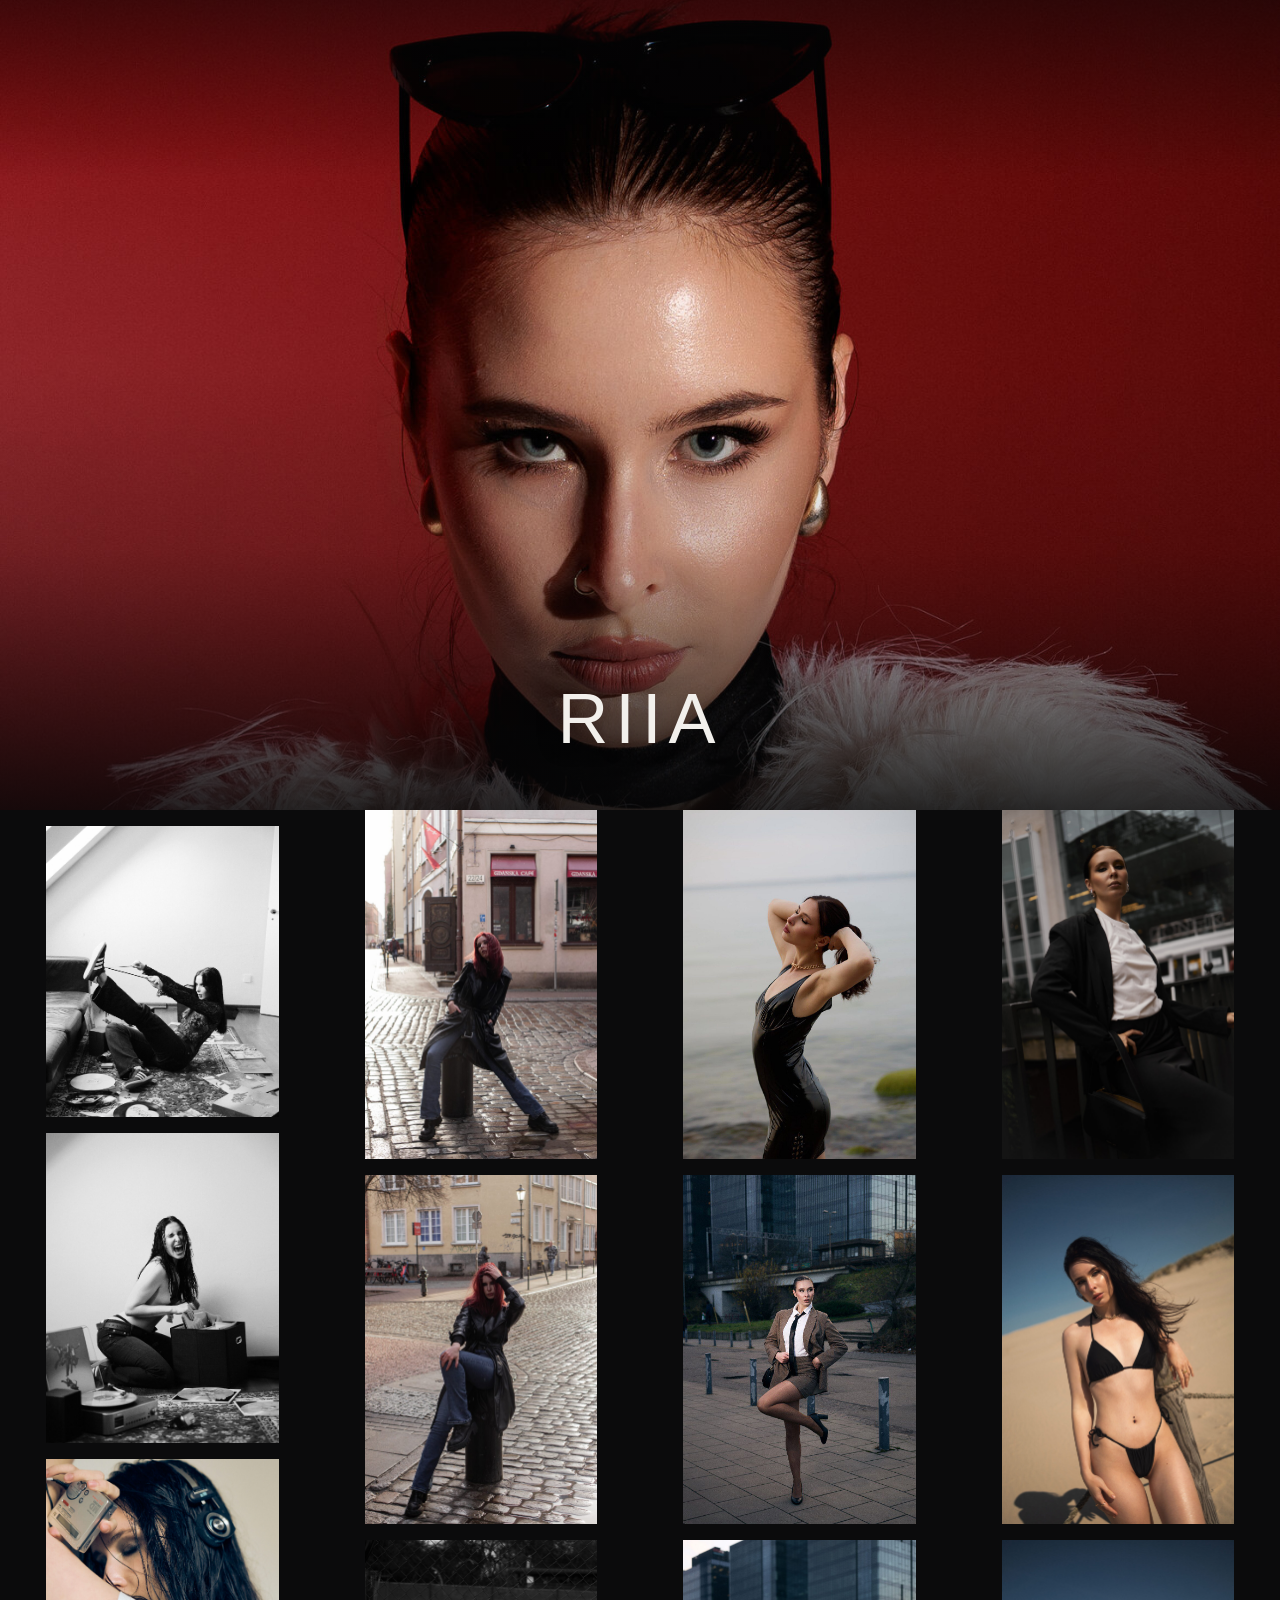
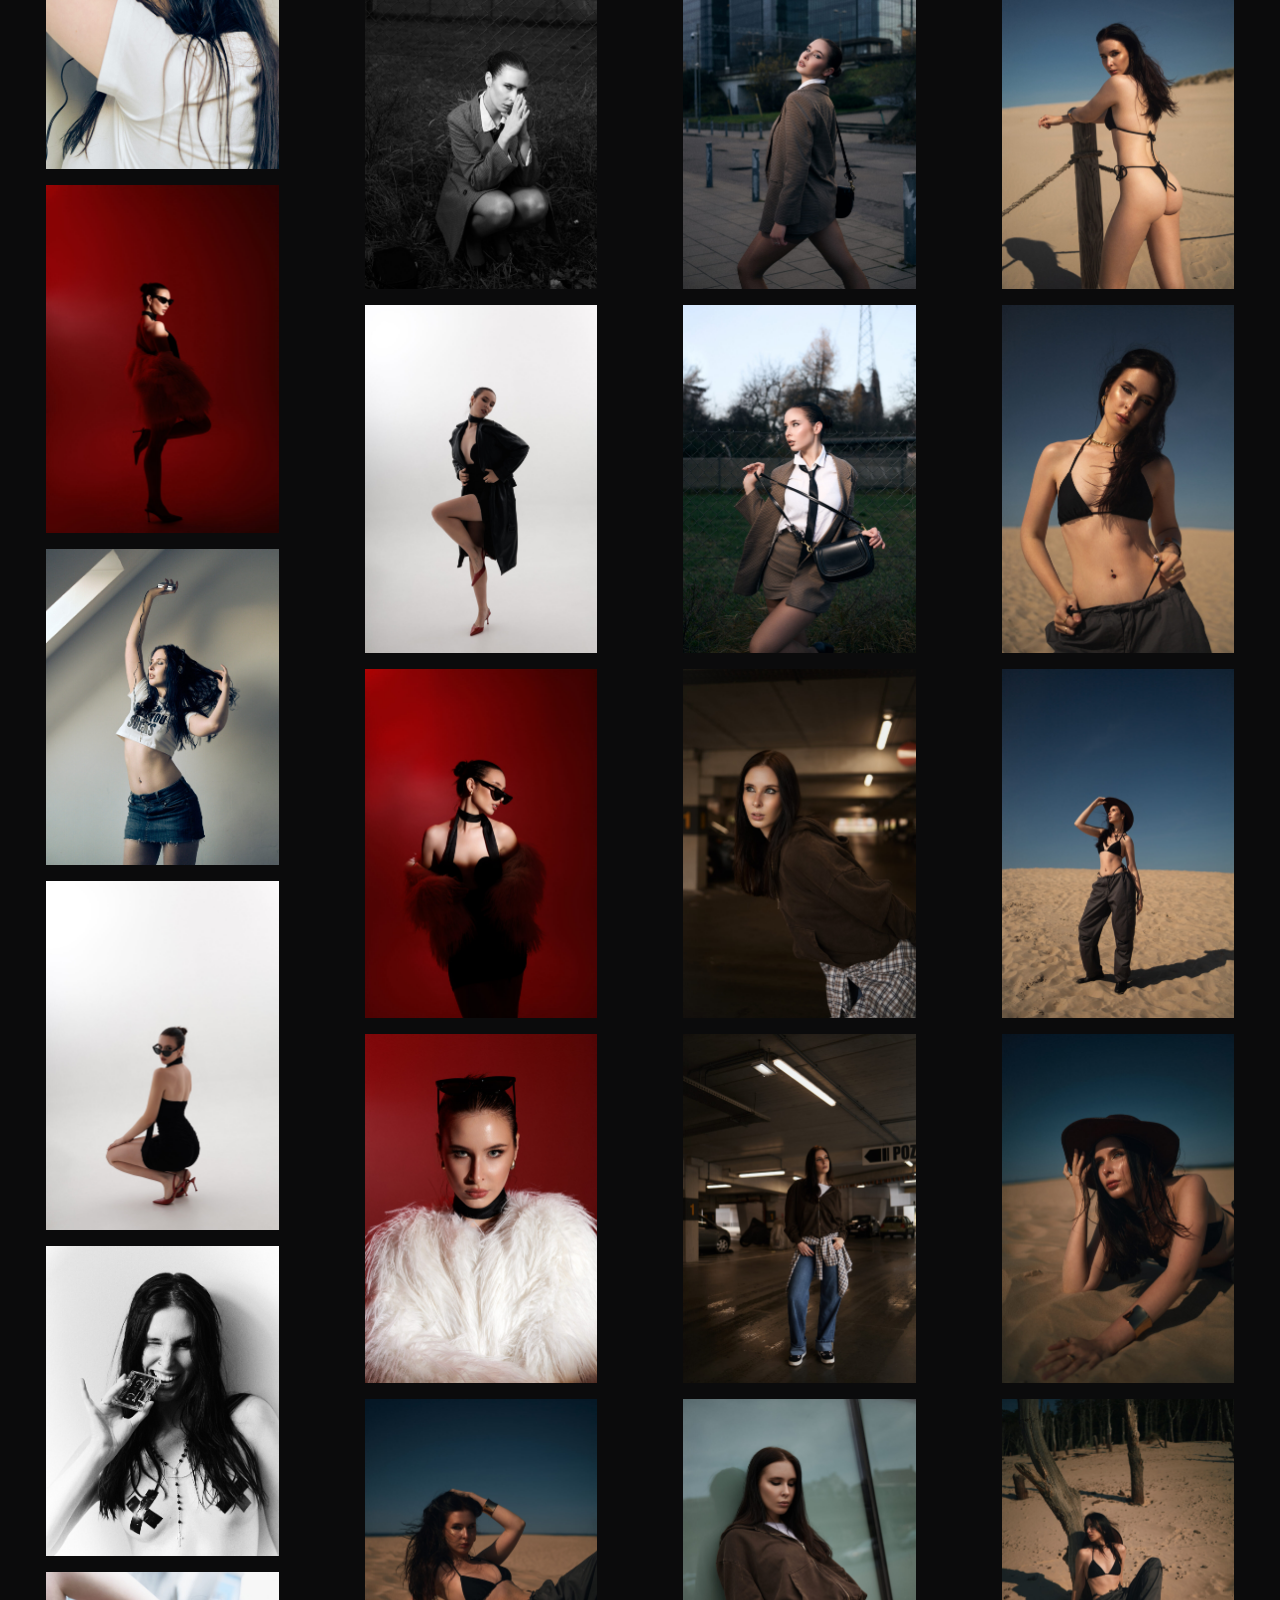
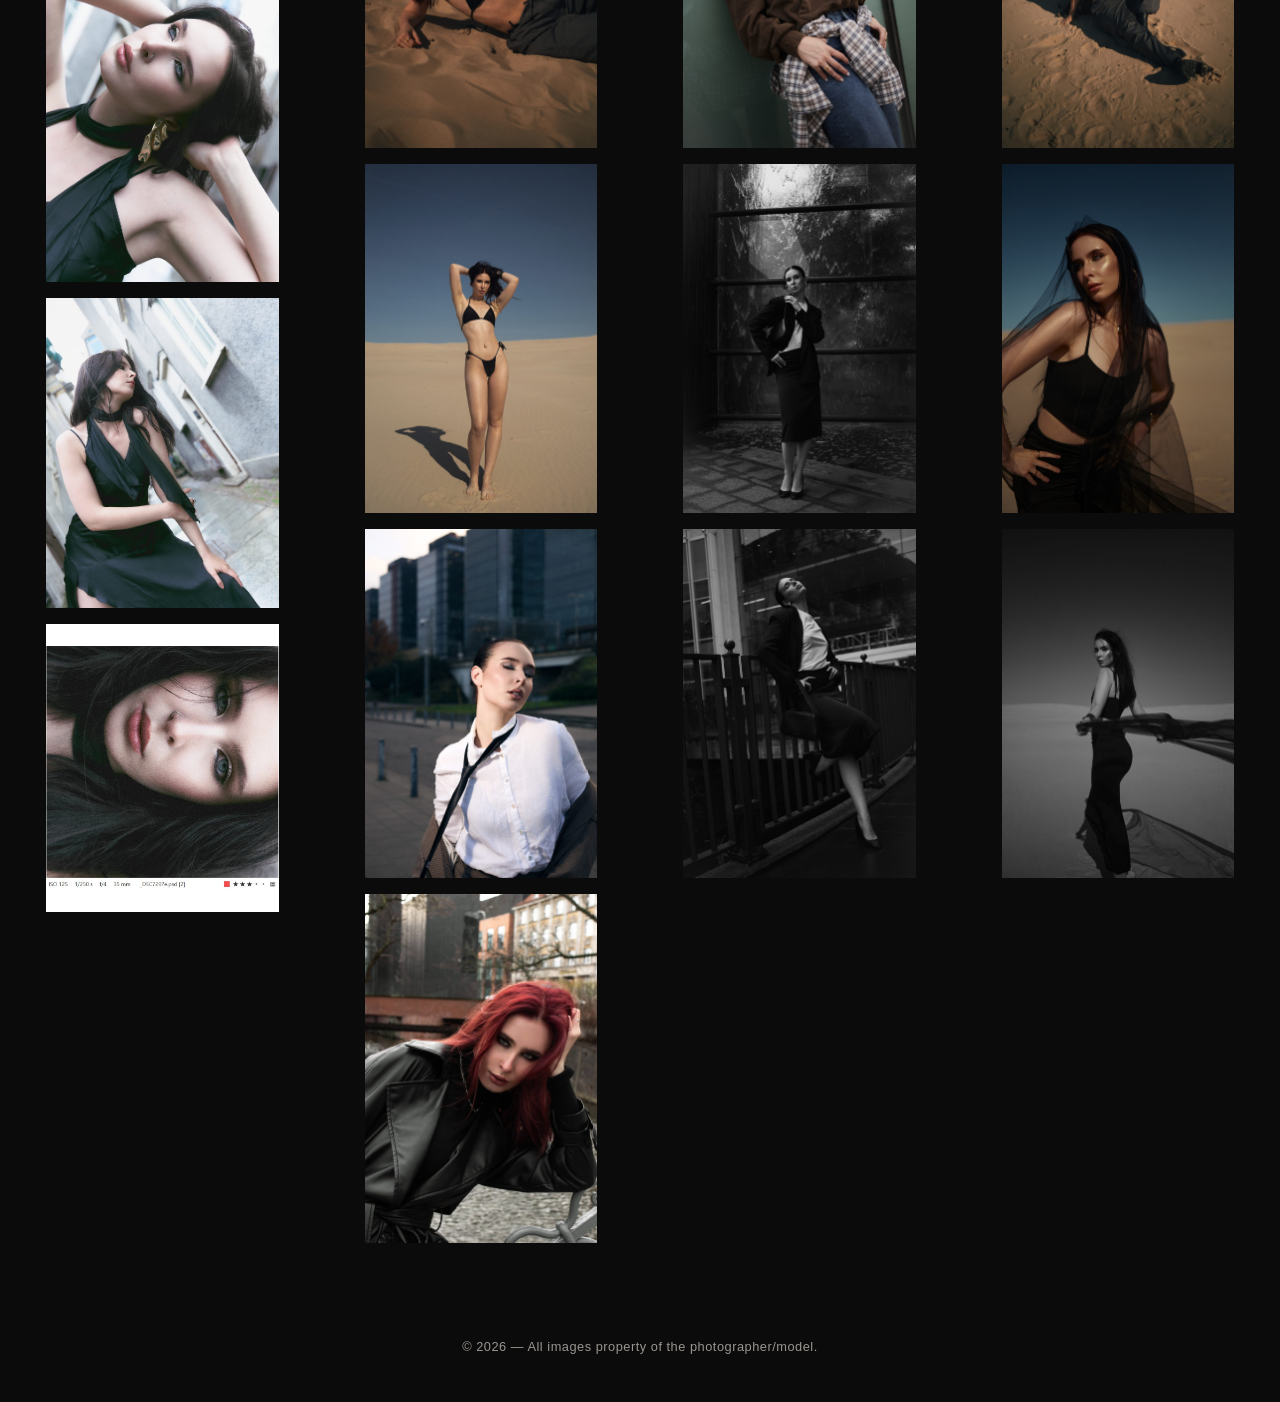
==== index.html @ 2e8b863a "Added static files" ====
<!DOCTYPE html>
<html lang="en">
<head>
<meta charset="UTF-8">
<meta name="viewport" content="width=device-width, initial-scale=1.0">
<title>Mariia Ivanova &mdash; Portfolio</title>
<link rel="stylesheet" href="styles.css">
</head>
<body>

<header class="hero">
  <div class="hero-media">
    <img src="images/hero/IMG_3178.jpg" alt="Mariia Ivanova" class="hero-img">
    <div class="hero-overlay"></div>
  </div>
  <div class="hero-content">
    <h1>Riia</h1>
  </div>
</header>

<main class="gallery" id="gallery"></main>

<footer>
  &copy; 2026 &mdash; All images property of the photographer/model.
</footer>

<div class="lightbox" id="lightbox">
  <div class="lightbox-bar">
    <span class="counter" id="counter"></span>
    <div>
      <a id="original-link" href="#" target="_blank" rel="noopener">View original</a>
      <button class="icon-btn" id="close-btn" aria-label="Close">&times;</button>
    </div>
  </div>
  <div class="lightbox-stage" id="lightbox-stage">
    <div class="spinner"></div>
    <button class="nav-btn nav-prev" id="prev-btn" aria-label="Previous">&#8249;</button>
    <img id="lightbox-img" alt="">
    <button class="nav-btn nav-next" id="next-btn" aria-label="Next">&#8250;</button>
  </div>
</div>

<script src="script.js"></script>
</body>
</html>
---- styles.css ----
:root {
  --bg: #0b0b0c;
  --bg-elev: #141416;
  --text: #f2f0ec;
  --text-dim: #9a968f;
  --accent: #d4c9b8;
  --border: #2a2a2c;
}

* { box-sizing: border-box; }

html, body {
  margin: 0;
  padding: 0;
  background: var(--bg);
  color: var(--text);
  font-family: -apple-system, "Segoe UI", Helvetica, Arial, sans-serif;
}

body.modal-open { overflow: hidden; }

.hero {
  position: relative;
  height: min(90vh, 880px);
  min-height: 520px;
  overflow: hidden;
  isolation: isolate;
}

.hero-media {
  position: absolute;
  inset: 0;
}

.hero-img {
  width: 100%;
  height: 100%;
  object-fit: cover;
  object-position: center 19%;
  display: block;
}

.hero-overlay {
  position: absolute;
  inset: 0;
  background:
    linear-gradient(to top, rgba(6,6,7,0.85) 0%, rgba(6,6,7,0.15) 32%, rgba(6,6,7,0) 55%),
    linear-gradient(to bottom, rgba(6,6,7,0.55) 0%, rgba(6,6,7,0) 22%);
}

.hero-content {
  position: absolute;
  left: 0;
  right: 0;
  bottom: 0;
  padding: 0 1.5rem 3.2rem;
  text-align: center;
}

.hero-content h1 {
  margin: 0;
  font-size: clamp(2.4rem, 7vw, 4.4rem);
  font-weight: 300;
  letter-spacing: 0.1em;
  text-transform: uppercase;
  color: var(--text);
  text-shadow: 0 2px 24px rgba(0,0,0,0.4);
}

@media (max-width: 640px) {
  .hero {
    height: min(100svh, 720px);
    min-height: 460px;
  }
  .hero-content {
    padding-bottom: 2.4rem;
  }
}

.gallery {
  columns: 4 260px;
  column-gap: 6px;
  padding: 0 6px 4rem;
  max-width: 1600px;
  margin: 0 auto;
}

.tile {
  break-inside: avoid;
  margin-bottom: 6px;
  position: relative;
  overflow: hidden;
  background: var(--bg-elev);
  cursor: zoom-in;
}

.tile img {
  display: block;
  width: 100%;
  height: auto;
  opacity: 0;
  transition: opacity 0.4s ease, transform 0.4s ease;
}

.tile img.loaded {
  opacity: 1;
}

.tile:hover img {
  transform: scale(1.03);
}

.tile .tile-label {
  position: absolute;
  bottom: 0;
  left: 0;
  right: 0;
  padding: 0.5rem 0.7rem;
  font-size: 0.7rem;
  letter-spacing: 0.06em;
  color: var(--text-dim);
  background: linear-gradient(to top, rgba(0,0,0,0.55), transparent);
  opacity: 0;
  transition: opacity 0.25s ease;
  pointer-events: none;
}

.tile:hover .tile-label {
  opacity: 1;
}

footer {
  text-align: center;
  padding: 2rem 1rem 3rem;
  color: var(--text-dim);
  font-size: 0.8rem;
  letter-spacing: 0.04em;
}

/* Lightbox */
.lightbox {
  position: fixed;
  inset: 0;
  background: rgba(6, 6, 7, 0.96);
  display: none;
  align-items: center;
  justify-content: center;
  z-index: 100;
  flex-direction: column;
}

.lightbox.open {
  display: flex;
}

.lightbox-stage {
  position: relative;
  width: 100%;
  height: 100%;
  display: flex;
  align-items: center;
  justify-content: center;
  padding: 4.5rem 1rem 3.5rem;
}

.lightbox-stage img {
  max-width: 92vw;
  max-height: 100%;
  object-fit: contain;
  box-shadow: 0 20px 60px rgba(0,0,0,0.5);
}

.lightbox-stage.loading img {
  opacity: 0.35;
}

.spinner {
  position: absolute;
  width: 28px;
  height: 28px;
  border: 2px solid rgba(255,255,255,0.2);
  border-top-color: var(--accent);
  border-radius: 50%;
  animation: spin 0.8s linear infinite;
  display: none;
}

.lightbox-stage.loading .spinner {
  display: block;
}

@keyframes spin {
  to { transform: rotate(360deg); }
}

.lightbox-bar {
  position: absolute;
  top: 0;
  left: 0;
  right: 0;
  display: flex;
  align-items: center;
  justify-content: space-between;
  padding: 1rem 1.25rem;
  font-size: 0.8rem;
  letter-spacing: 0.04em;
  color: var(--text-dim);
}

.lightbox-bar .counter {
  color: var(--text-dim);
}

.lightbox-bar a {
  color: var(--accent);
  text-decoration: none;
  border: 1px solid var(--border);
  padding: 0.45rem 0.9rem;
  border-radius: 999px;
  transition: border-color 0.2s ease, color 0.2s ease;
}

.lightbox-bar a:hover {
  border-color: var(--accent);
}

.icon-btn {
  background: none;
  border: none;
  color: var(--text);
  font-size: 1.6rem;
  line-height: 1;
  cursor: pointer;
  padding: 0.25rem 0.6rem;
  opacity: 0.75;
  transition: opacity 0.2s ease;
}

.icon-btn:hover { opacity: 1; }

.nav-btn {
  position: absolute;
  top: 50%;
  transform: translateY(-50%);
  background: rgba(255,255,255,0.06);
  border: none;
  color: var(--text);
  font-size: 1.8rem;
  width: 3rem;
  height: 3rem;
  border-radius: 50%;
  cursor: pointer;
  display: flex;
  align-items: center;
  justify-content: center;
  transition: background 0.2s ease;
}

.nav-btn:hover { background: rgba(255,255,255,0.14); }
.nav-prev { left: 1rem; }
.nav-next { right: 1rem; }

@media (max-width: 640px) {
  header { padding: 4rem 1rem 2rem; }
  .gallery { columns: 2 160px; }
  .nav-btn { width: 2.4rem; height: 2.4rem; font-size: 1.4rem; }
}
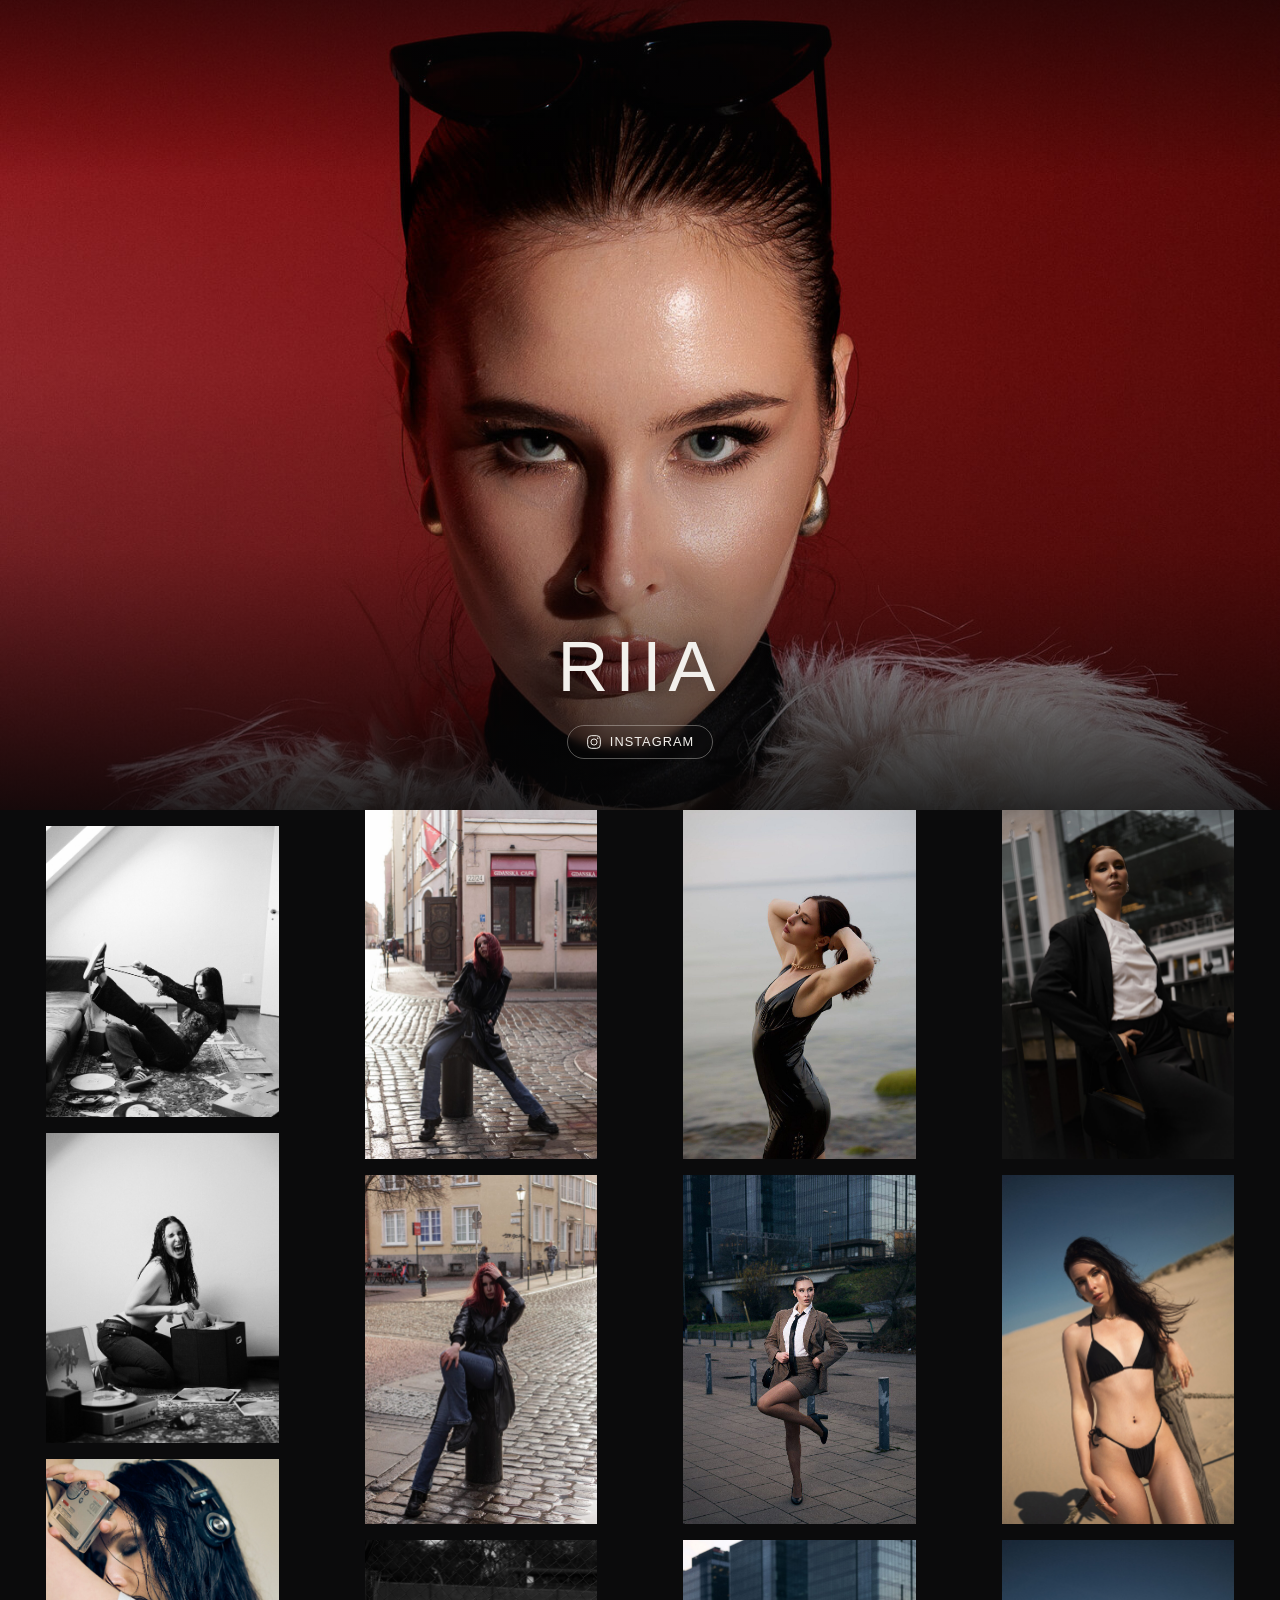
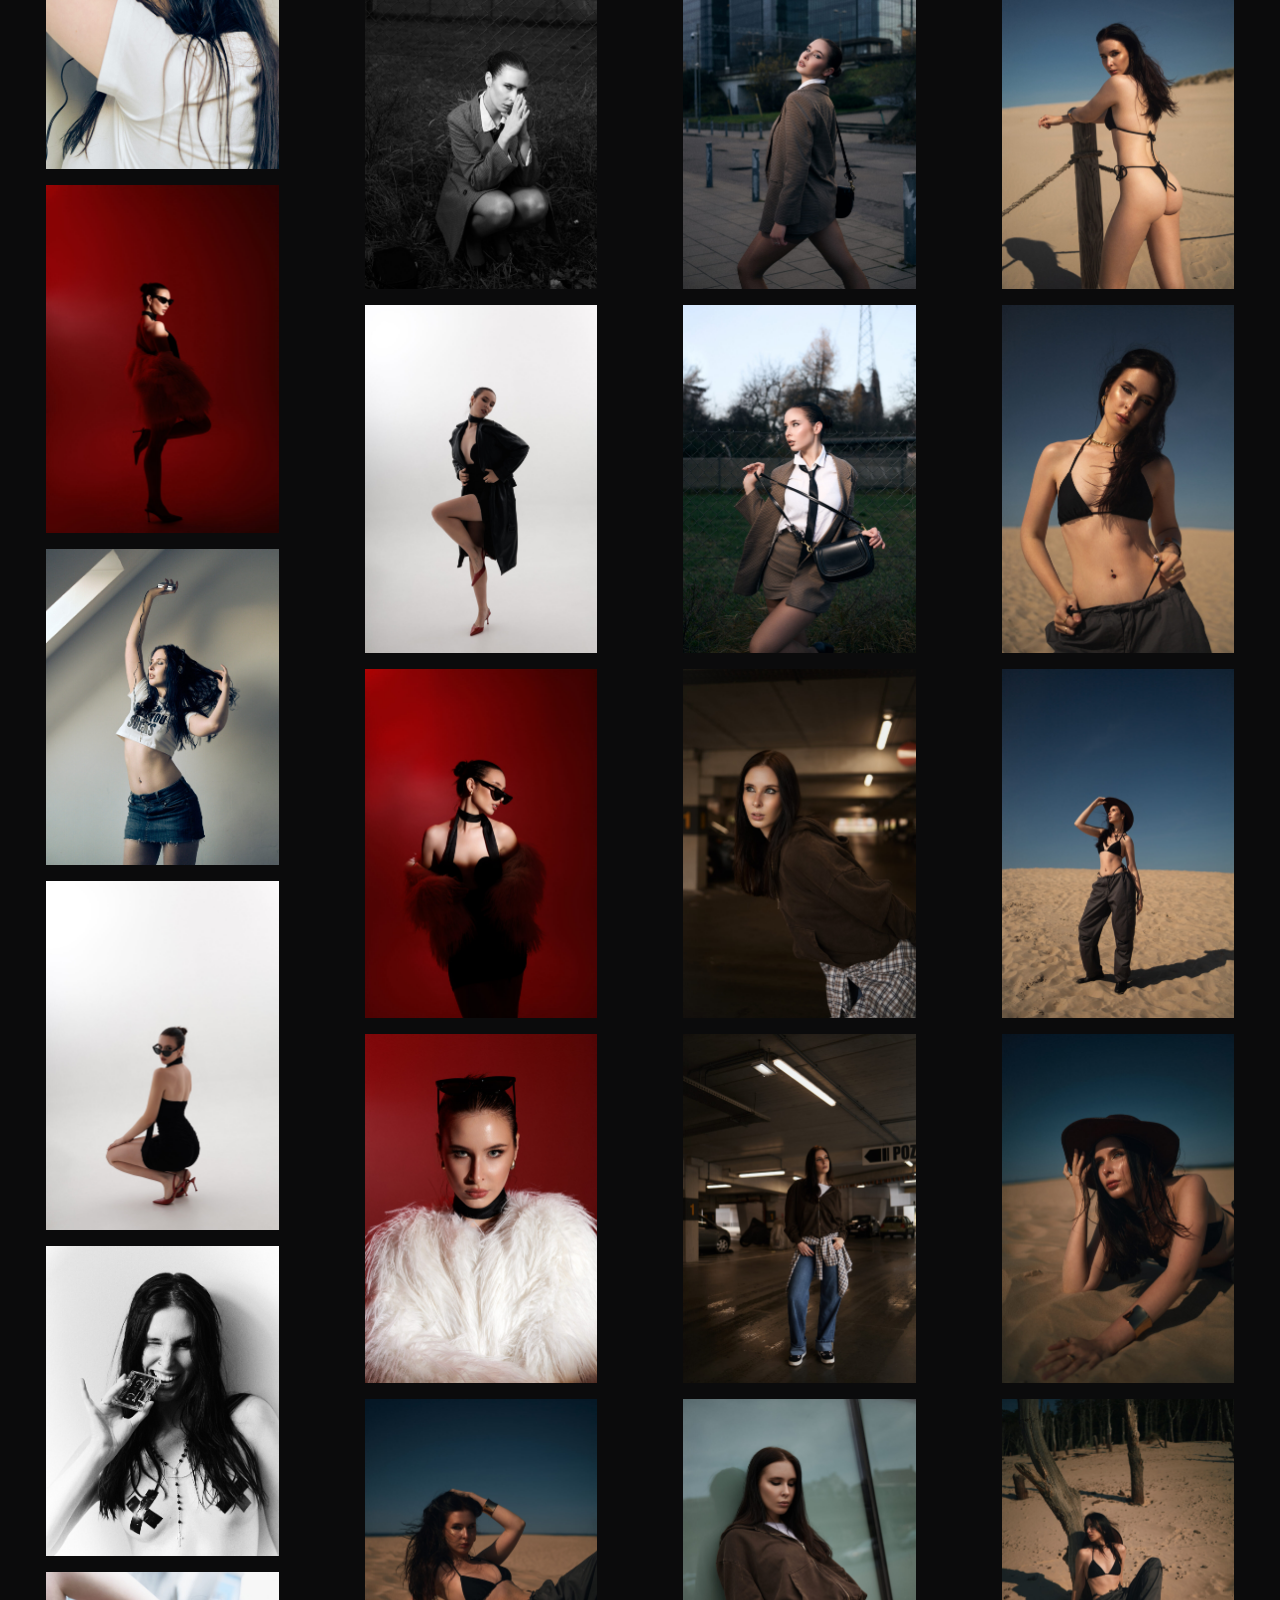
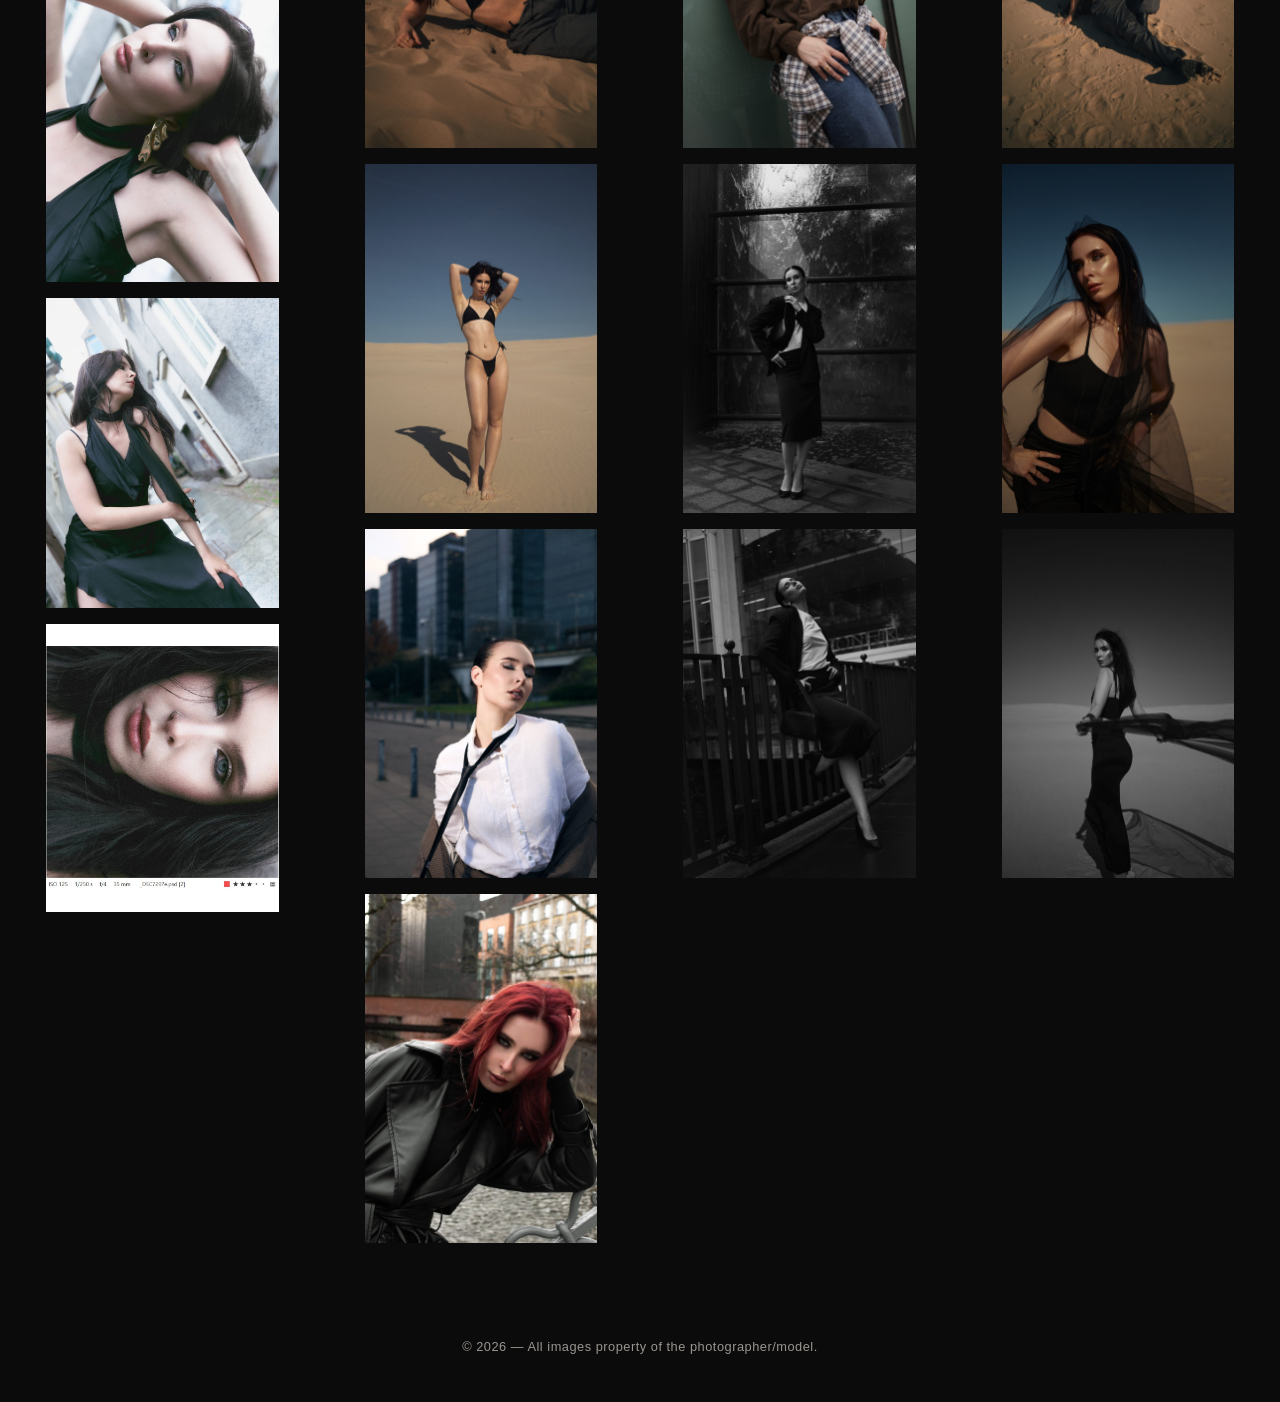
==== commit 5b522122: "add instagram link" ====
--- a/index.html
+++ b/index.html
@@ -15,6 +15,14 @@
   </div>
   <div class="hero-content">
     <h1>Riia</h1>
+    <a class="social-link" href="https://www.instagram.com/crazy_about_serials/reels/?locale=English&amp;hl=en" target="_blank" rel="noopener noreferrer">
+      <svg viewBox="0 0 24 24" fill="none" stroke="currentColor" stroke-width="1.5" aria-hidden="true">
+        <rect x="2.5" y="2.5" width="19" height="19" rx="5.5"></rect>
+        <circle cx="12" cy="12" r="4.6"></circle>
+        <circle cx="17.6" cy="6.4" r="1.1" fill="currentColor" stroke="none"></circle>
+      </svg>
+      <span>Instagram</span>
+    </a>
   </div>
 </header>
 
--- a/styles.css
+++ b/styles.css
@@ -65,6 +65,35 @@
   text-transform: uppercase;
   color: var(--text);
   text-shadow: 0 2px 24px rgba(0,0,0,0.4);
+}
+
+.social-link {
+  display: inline-flex;
+  align-items: center;
+  gap: 0.5rem;
+  margin-top: 1.1rem;
+  padding: 0.5rem 1.1rem;
+  border: 1px solid rgba(242, 240, 236, 0.35);
+  border-radius: 999px;
+  color: var(--text);
+  text-decoration: none;
+  font-size: 0.8rem;
+  letter-spacing: 0.08em;
+  text-transform: uppercase;
+  backdrop-filter: blur(4px);
+  transition: border-color 0.2s ease, color 0.2s ease, background 0.2s ease;
+}
+
+.social-link svg {
+  width: 16px;
+  height: 16px;
+  flex-shrink: 0;
+}
+
+.social-link:hover {
+  border-color: var(--accent);
+  color: var(--accent);
+  background: rgba(212, 201, 184, 0.08);
 }
 
 @media (max-width: 640px) {
@@ -198,6 +227,7 @@
   top: 0;
   left: 0;
   right: 0;
+  z-index: 2;
   display: flex;
   align-items: center;
   justify-content: space-between;
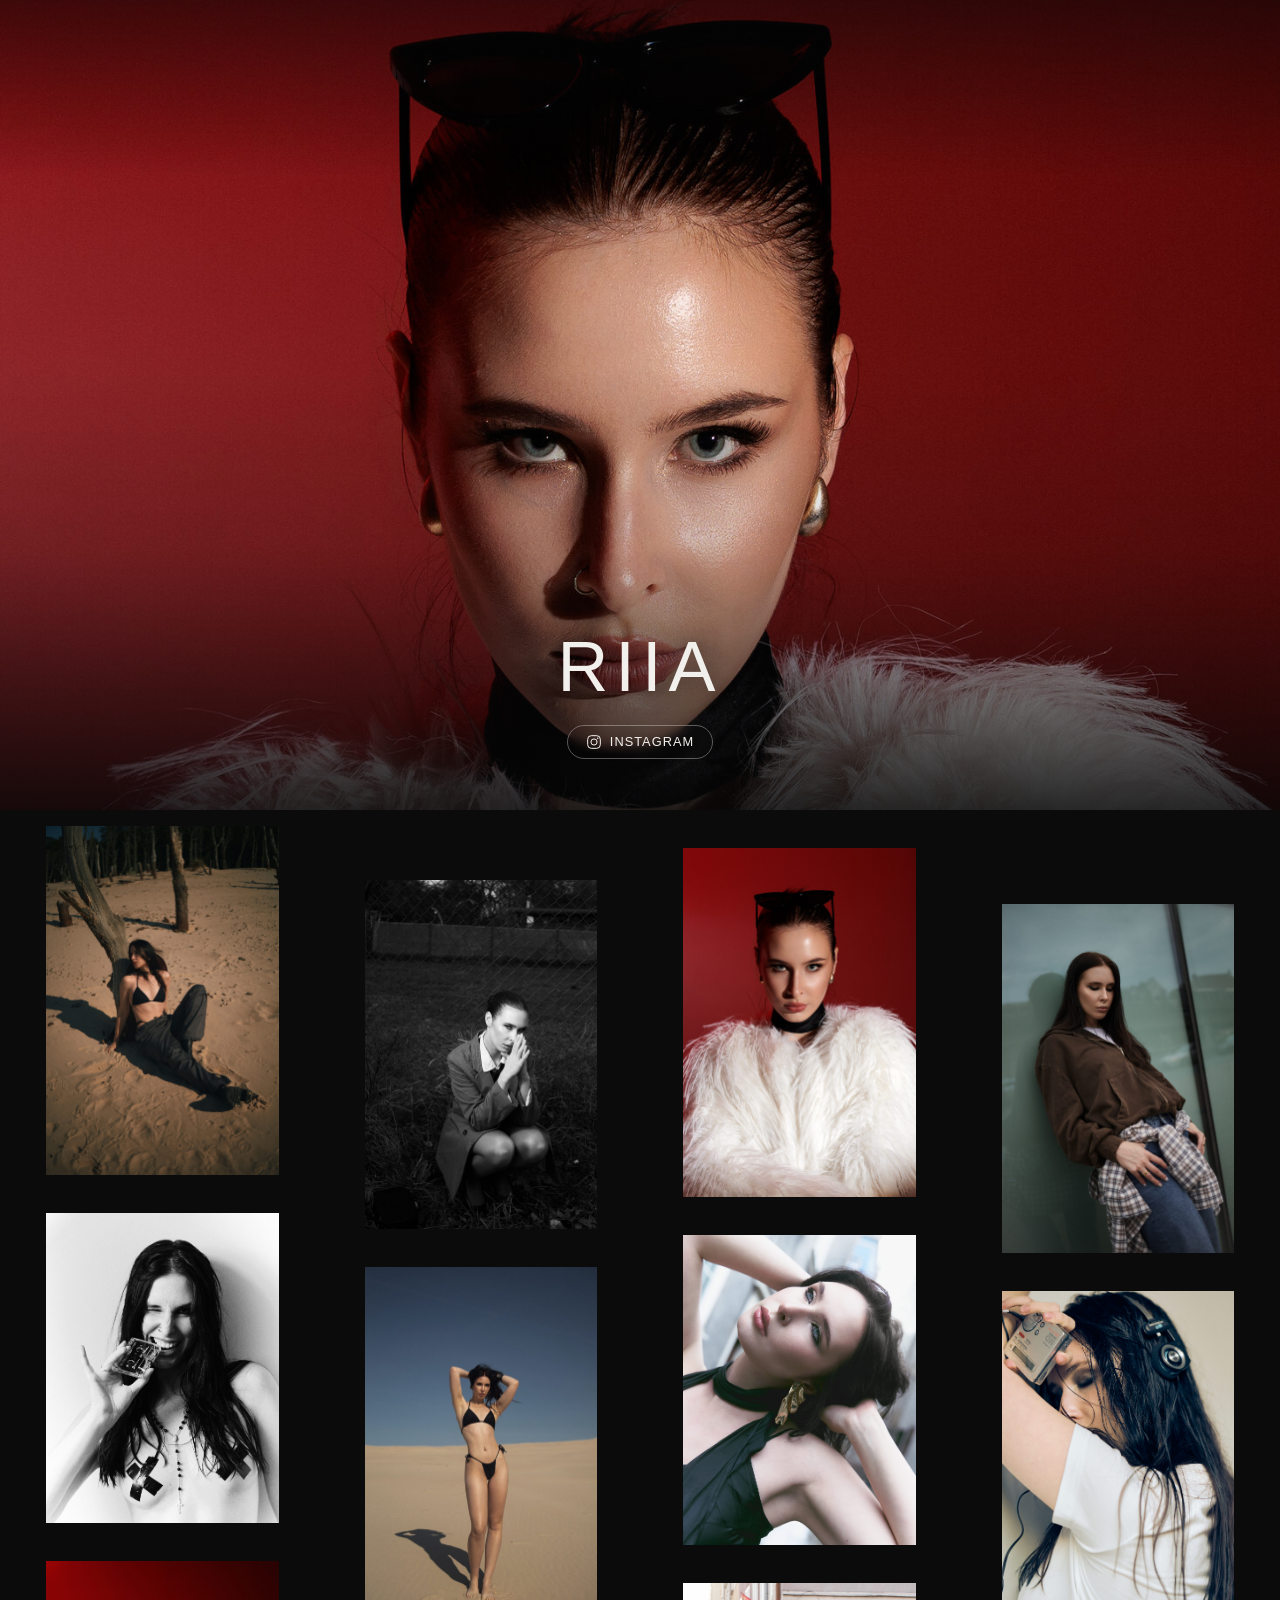
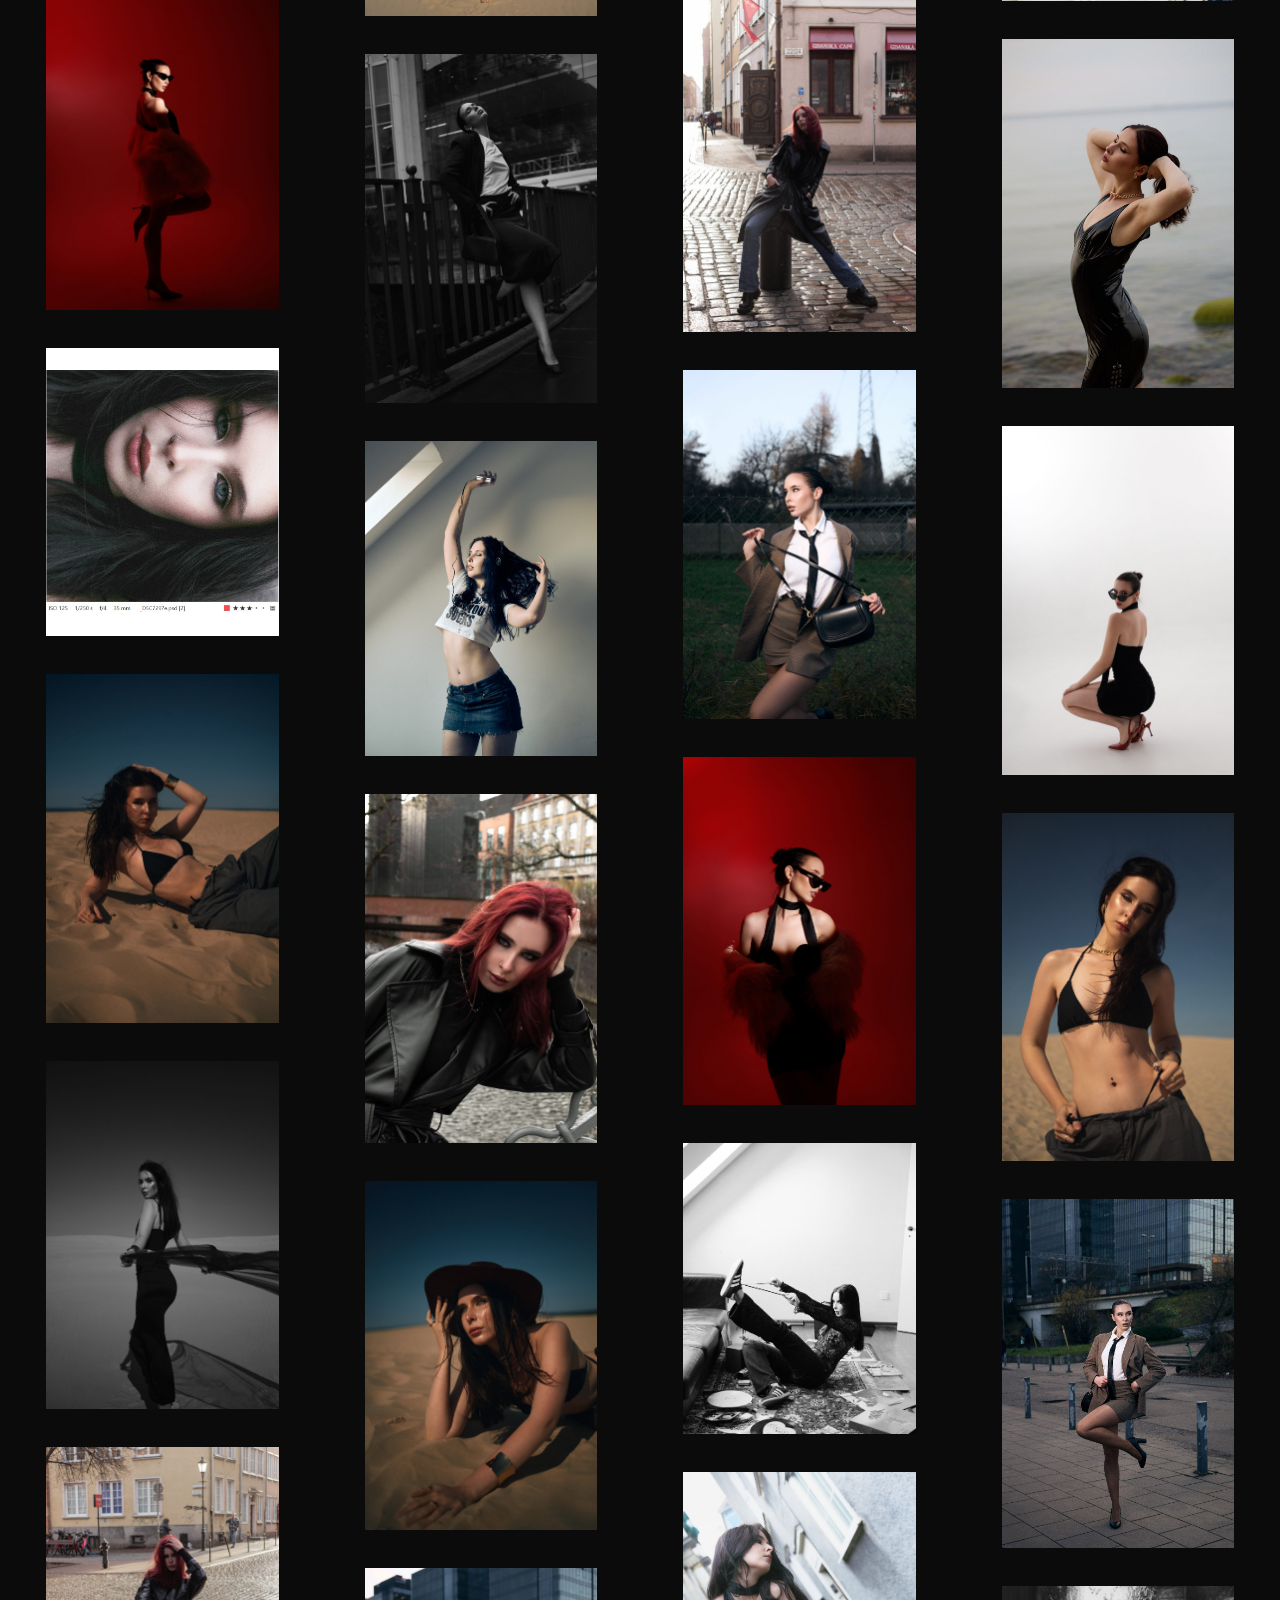
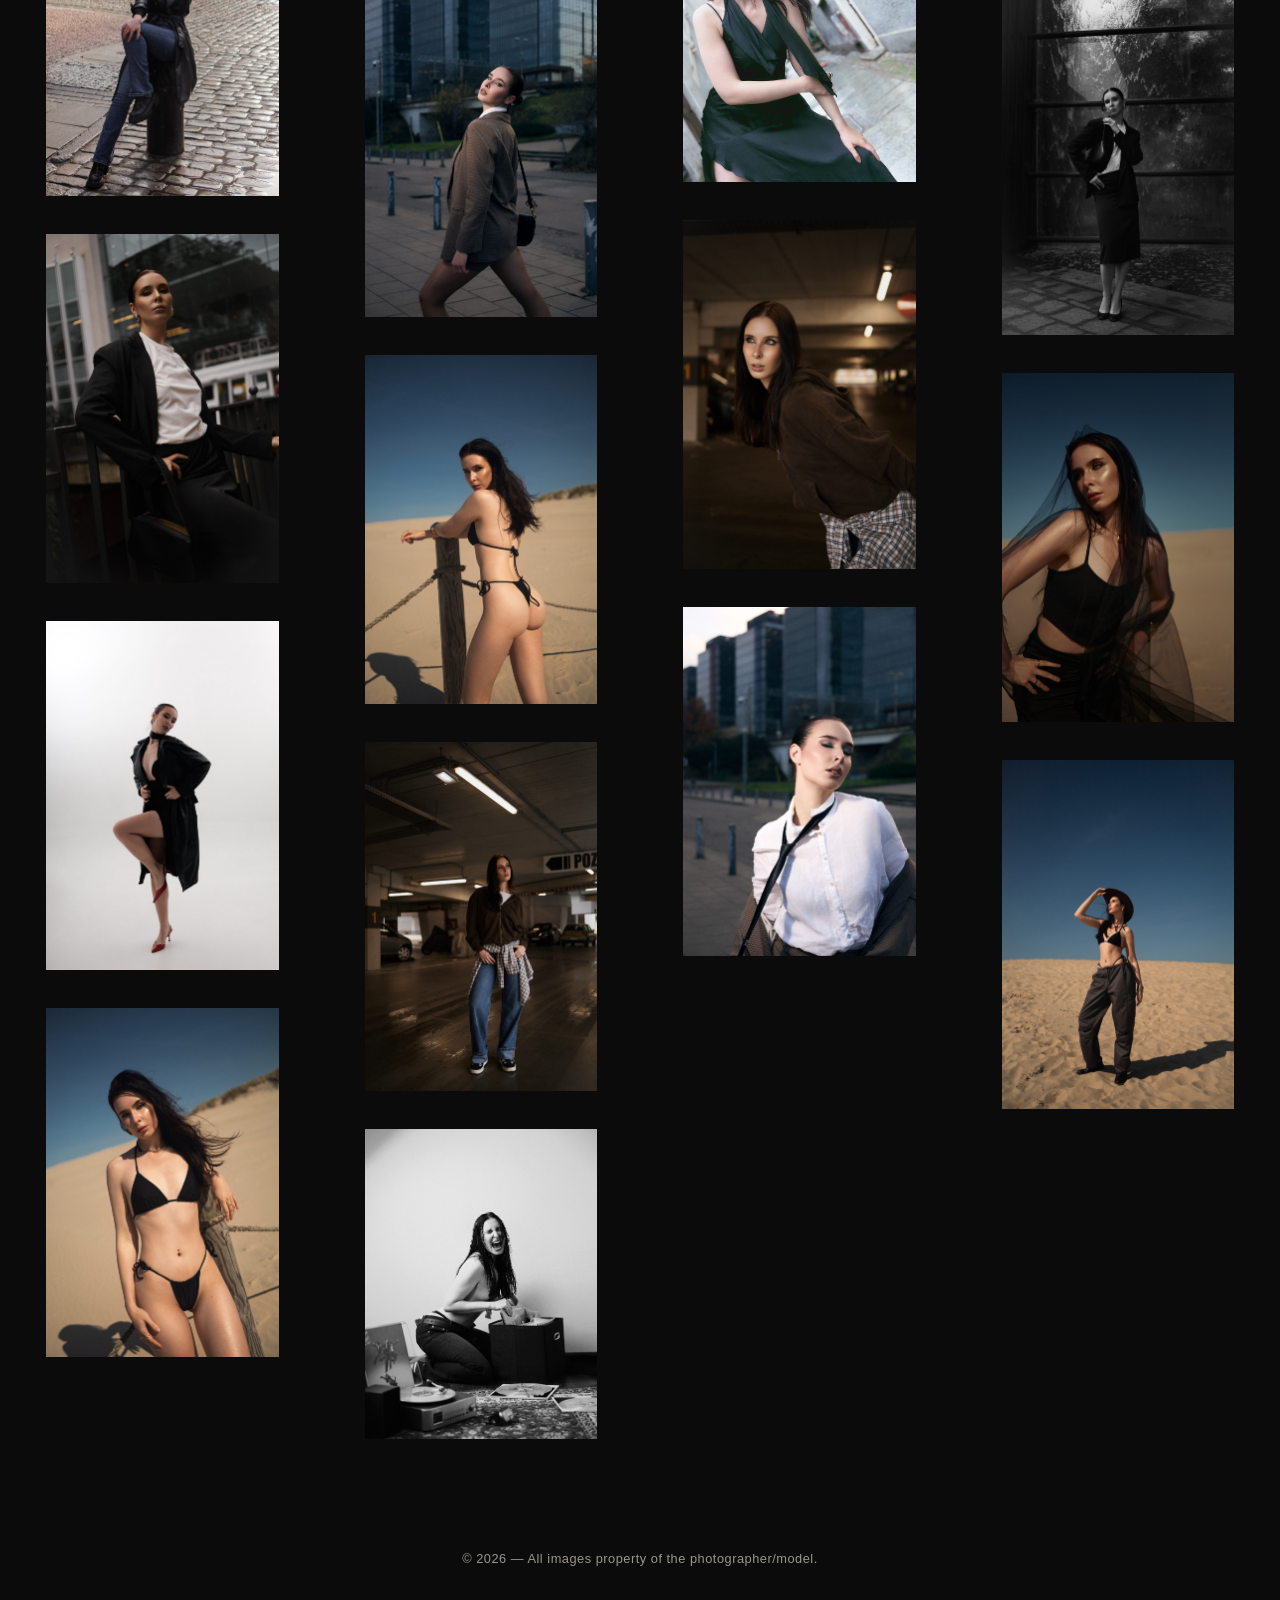
==== commit 9e01089a: "feat: add favicon" ====
--- a/index.html
+++ b/index.html
@@ -4,6 +4,12 @@
 <meta charset="UTF-8">
 <meta name="viewport" content="width=device-width, initial-scale=1.0">
 <title>Mariia Ivanova &mdash; Portfolio</title>
+<link rel="icon" href="images/favicon/favicon.ico" sizes="any">
+<link rel="icon" type="image/png" sizes="32x32" href="images/favicon/favicon-light-32.png" media="(prefers-color-scheme: light)">
+<link rel="icon" type="image/png" sizes="16x16" href="images/favicon/favicon-light-16.png" media="(prefers-color-scheme: light)">
+<link rel="icon" type="image/png" sizes="32x32" href="images/favicon/favicon-dark-32.png" media="(prefers-color-scheme: dark)">
+<link rel="icon" type="image/png" sizes="16x16" href="images/favicon/favicon-dark-16.png" media="(prefers-color-scheme: dark)">
+<link rel="apple-touch-icon" sizes="180x180" href="images/favicon/favicon-light-180.png">
 <link rel="stylesheet" href="styles.css">
 </head>
 <body>
--- a/styles.css
+++ b/styles.css
@@ -107,16 +107,23 @@
 }
 
 .gallery {
-  columns: 4 260px;
-  column-gap: 6px;
+  display: flex;
+  align-items: flex-start;
+  gap: 6px;
   padding: 0 6px 4rem;
   max-width: 1600px;
   margin: 0 auto;
 }
 
+.gallery-column {
+  flex: 1 1 0;
+  min-width: 0;
+  display: flex;
+  flex-direction: column;
+  gap: 6px;
+}
+
 .tile {
-  break-inside: avoid;
-  margin-bottom: 6px;
   position: relative;
   overflow: hidden;
   background: var(--bg-elev);
@@ -292,6 +299,5 @@
 
 @media (max-width: 640px) {
   header { padding: 4rem 1rem 2rem; }
-  .gallery { columns: 2 160px; }
   .nav-btn { width: 2.4rem; height: 2.4rem; font-size: 1.4rem; }
 }
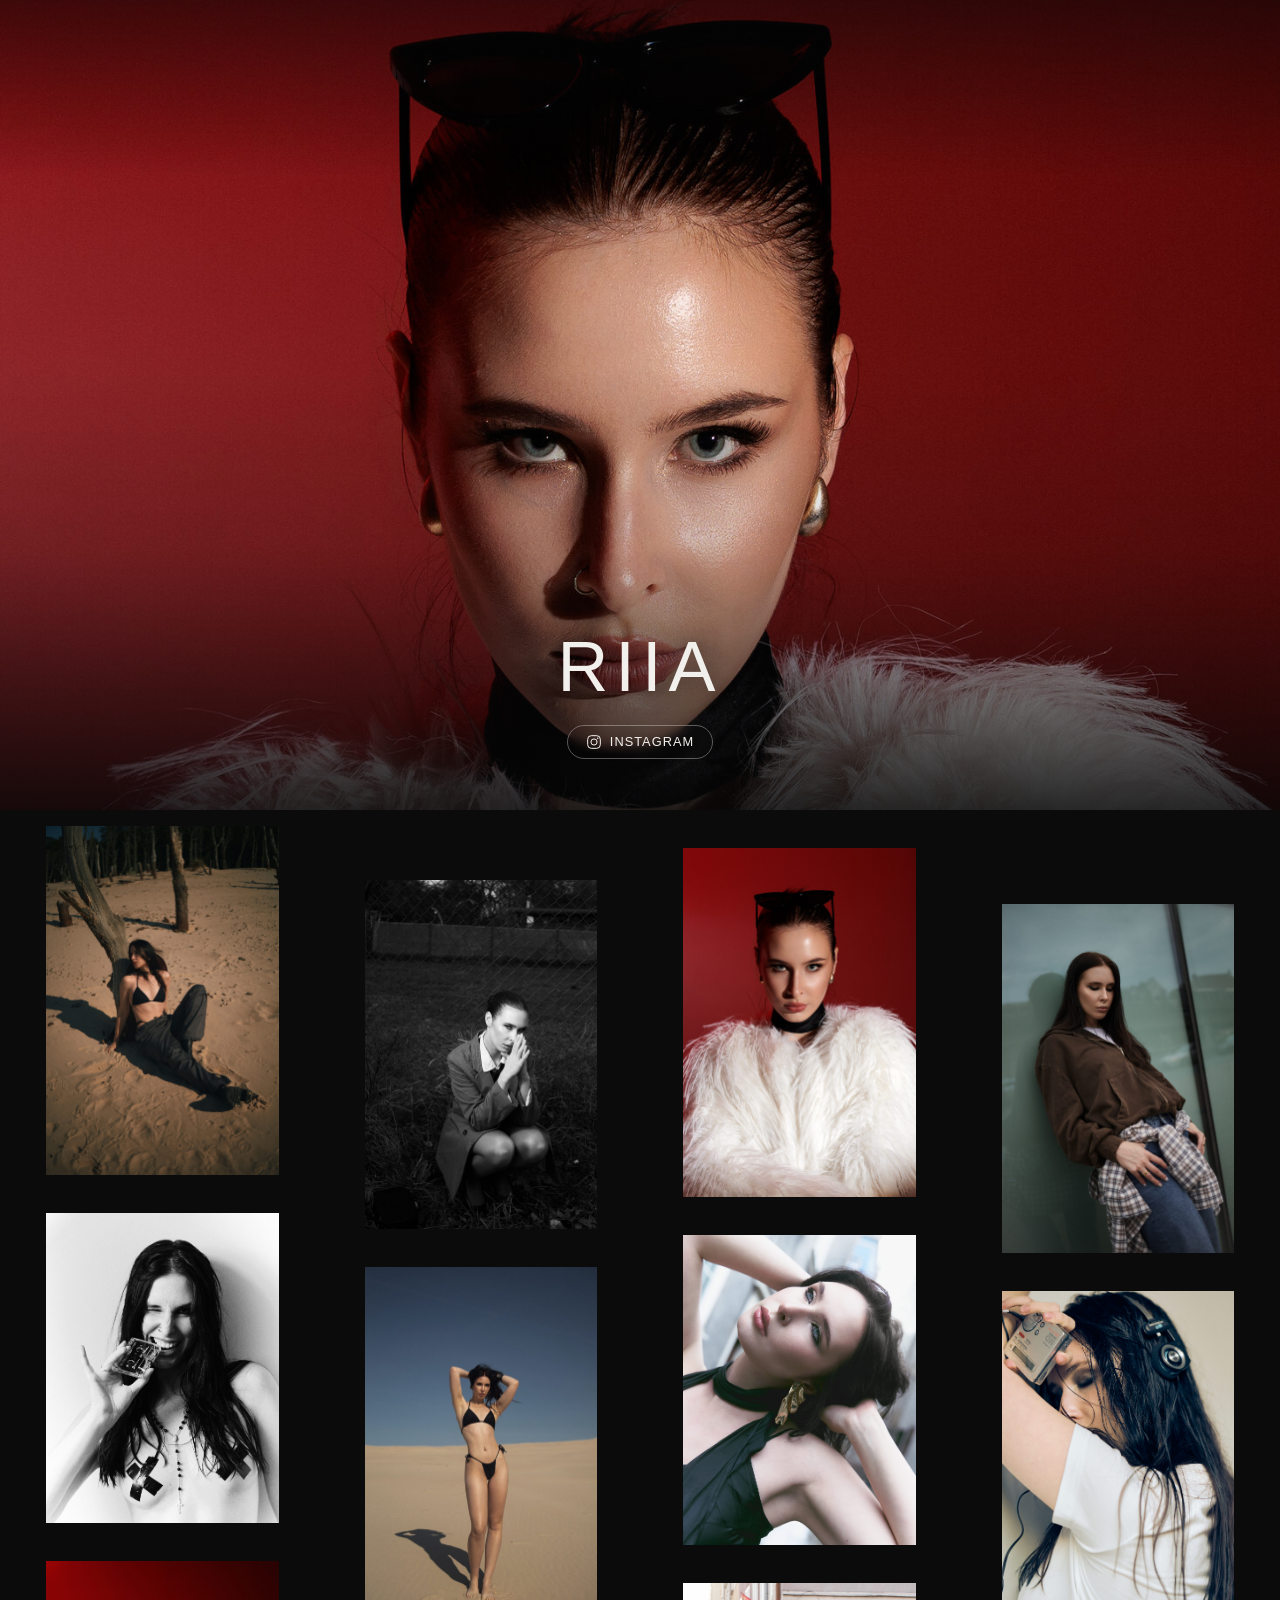
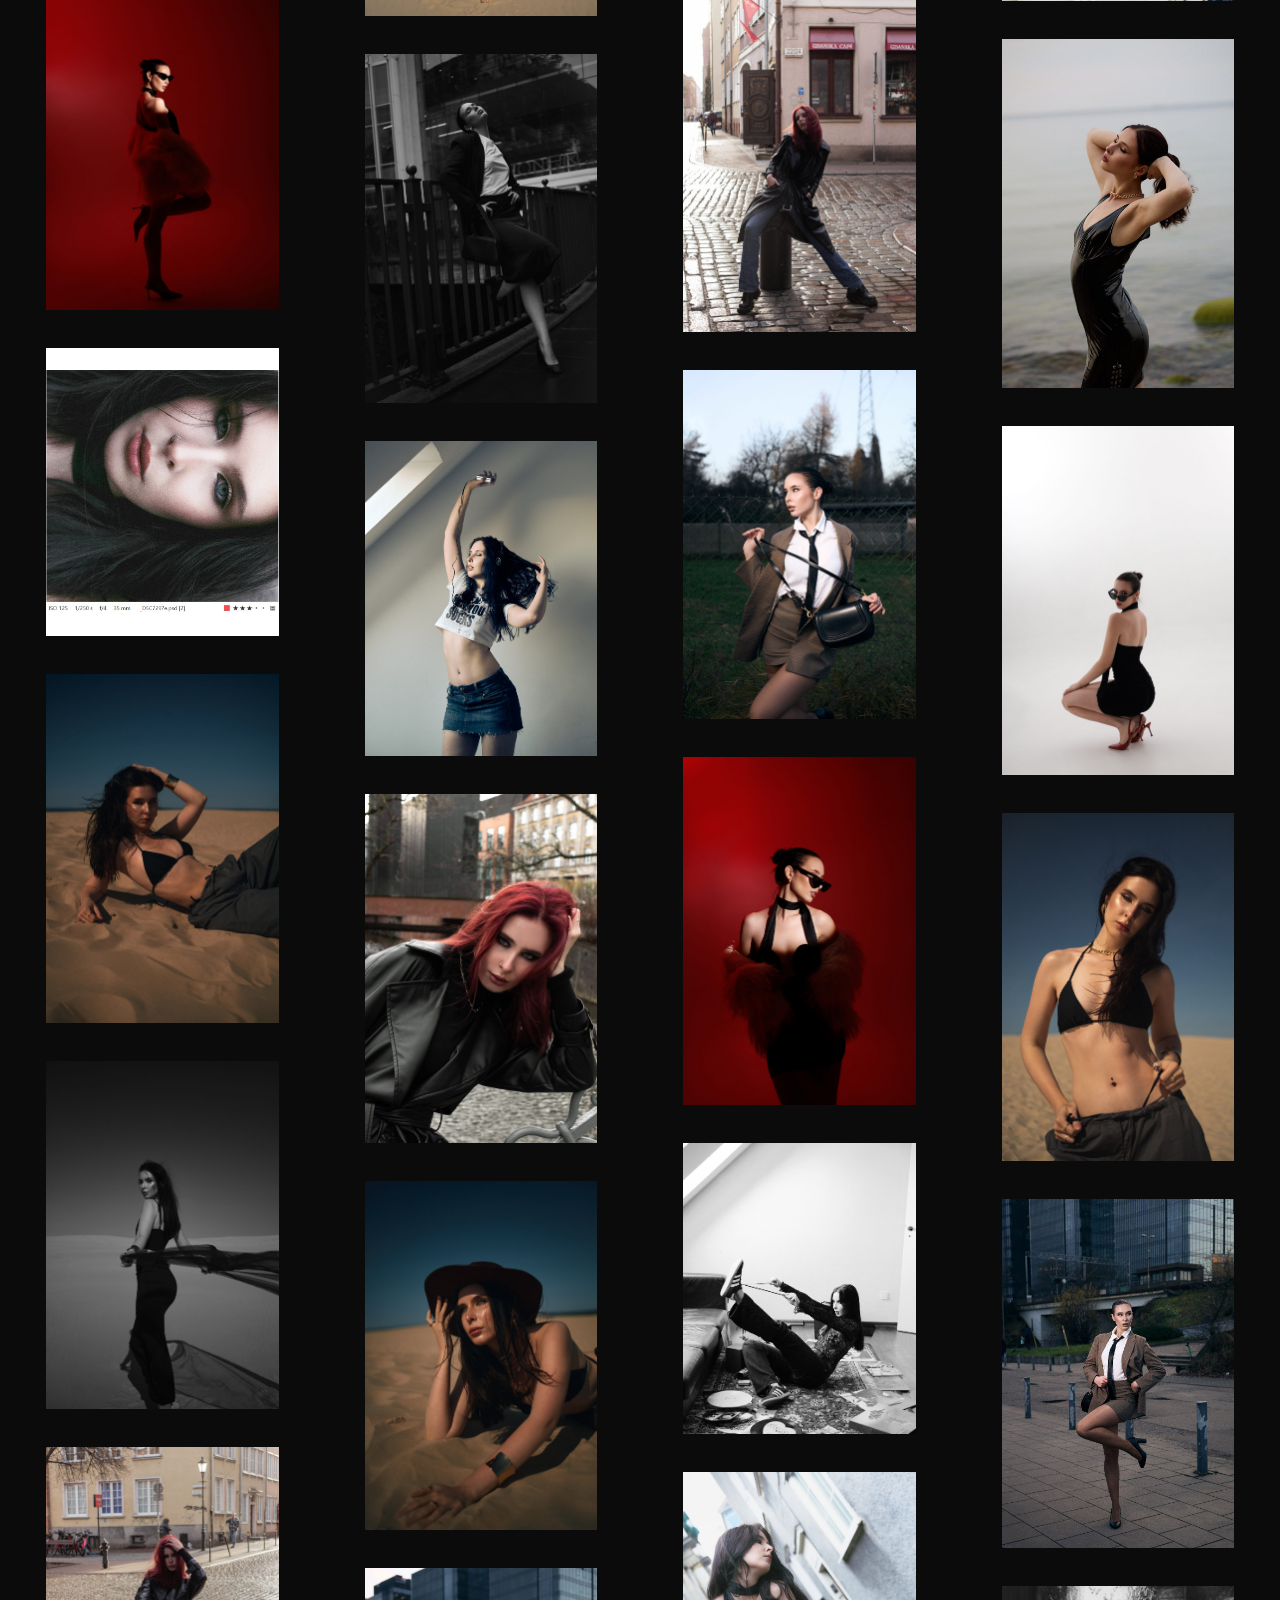
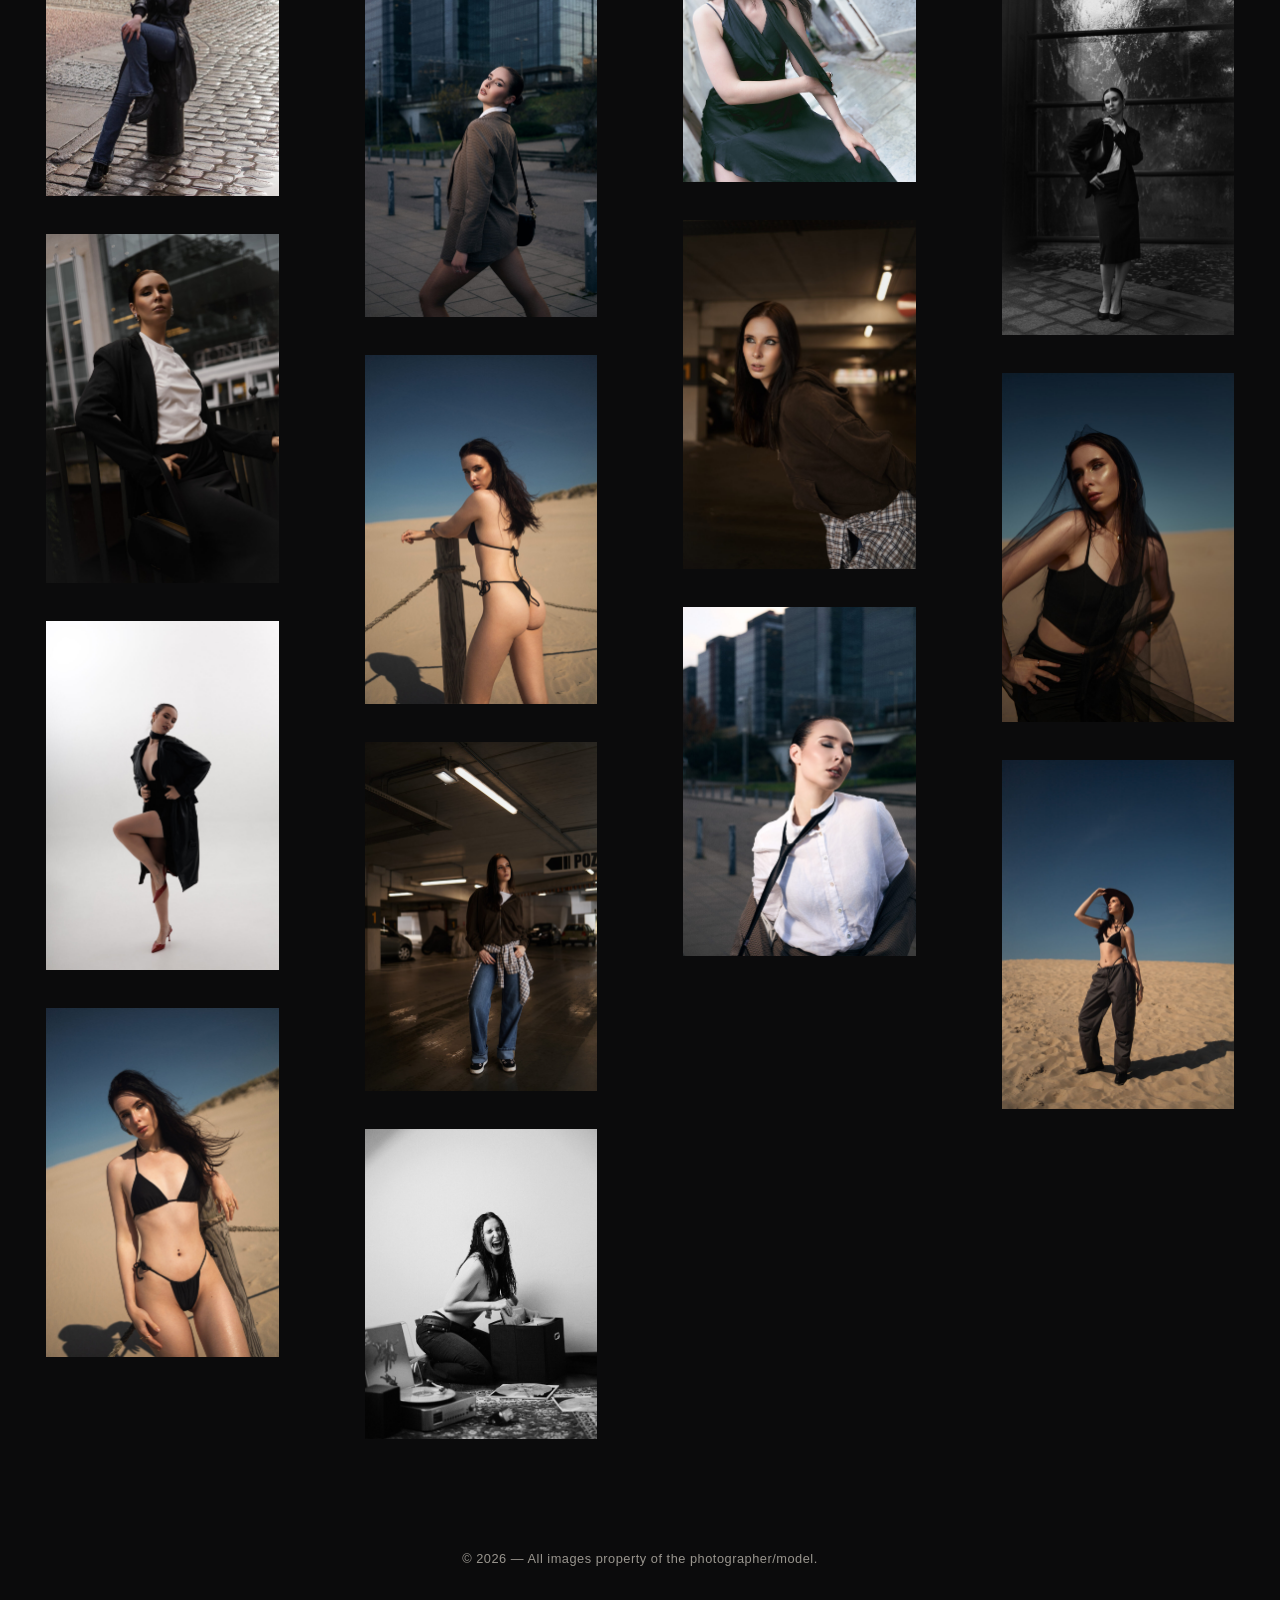
==== commit 68da938e: "feat: dynamically set current year" ====
--- a/index.html
+++ b/index.html
@@ -35,7 +35,7 @@
 <main class="gallery" id="gallery"></main>
 
 <footer>
-  &copy; 2026 &mdash; All images property of the photographer/model.
+  &copy; <span id="year"></span> &mdash; All images property of the photographer/model.
 </footer>
 
 <div class="lightbox" id="lightbox">
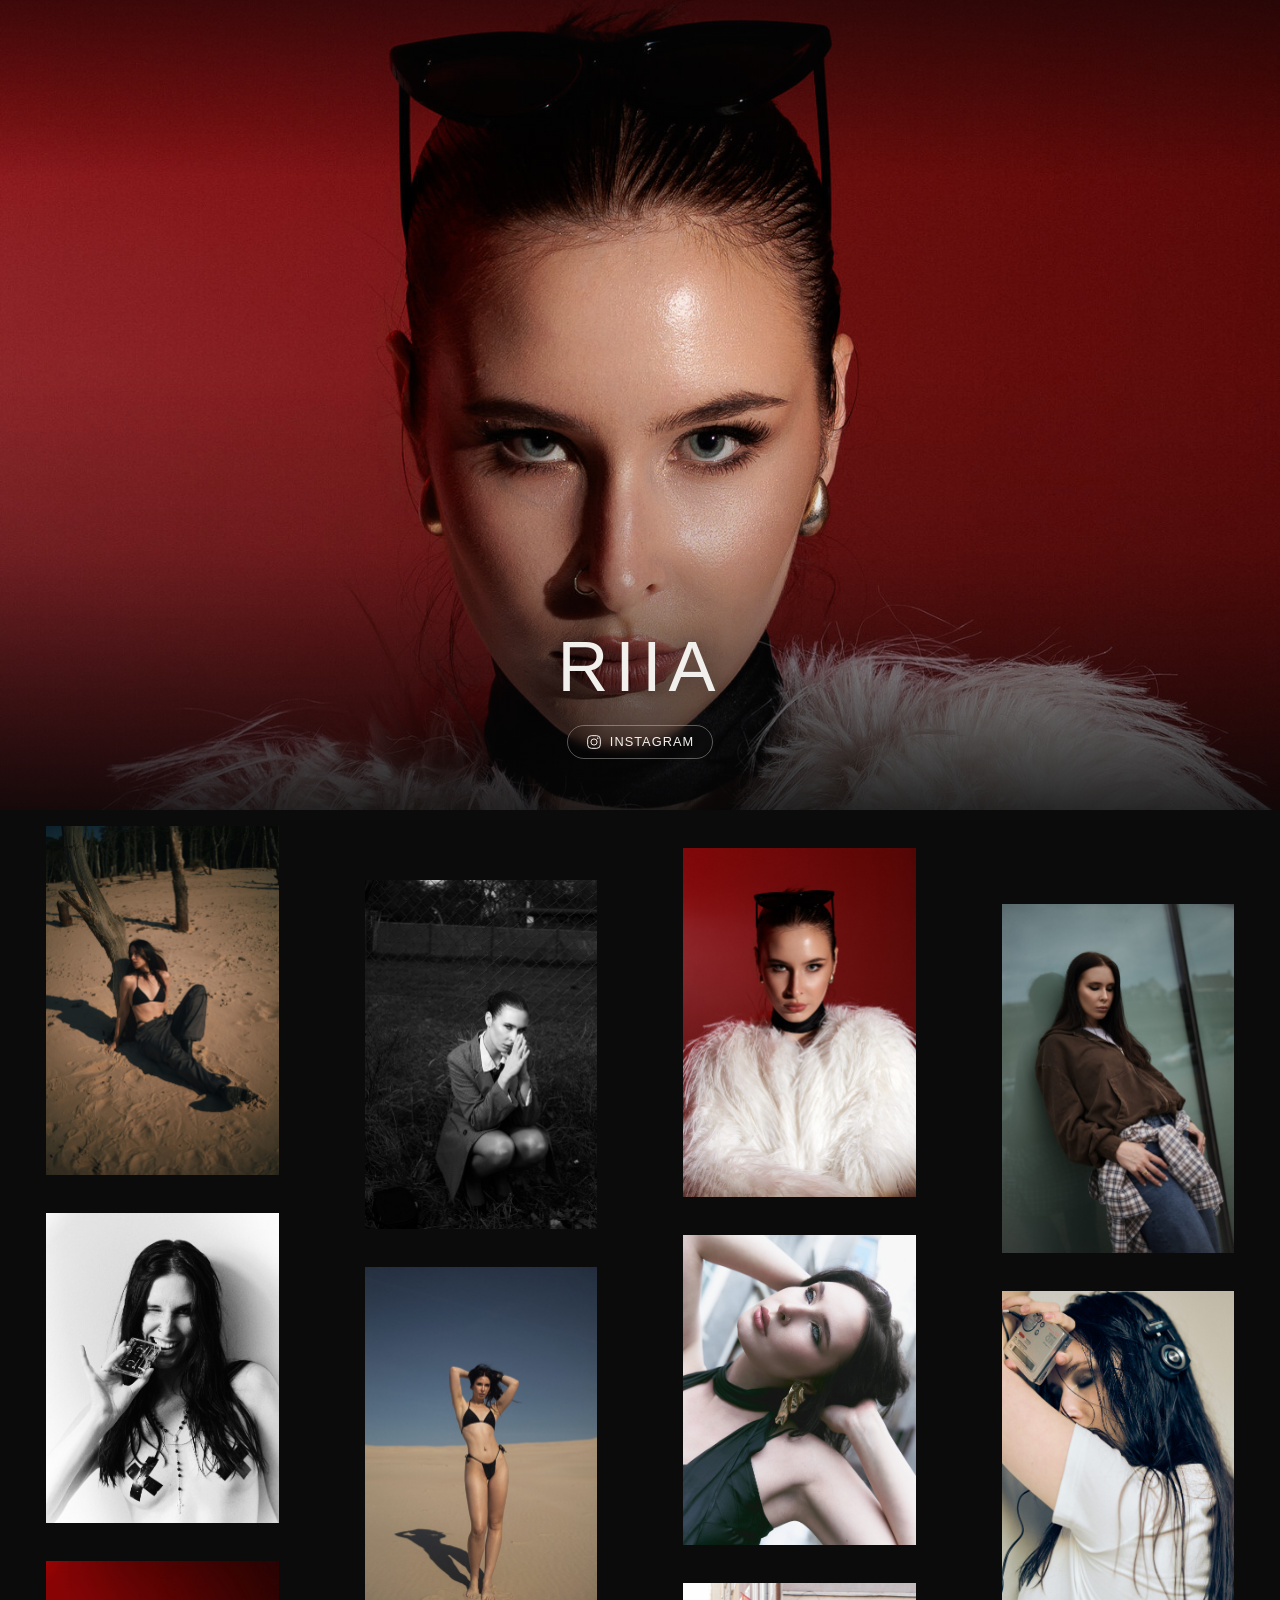
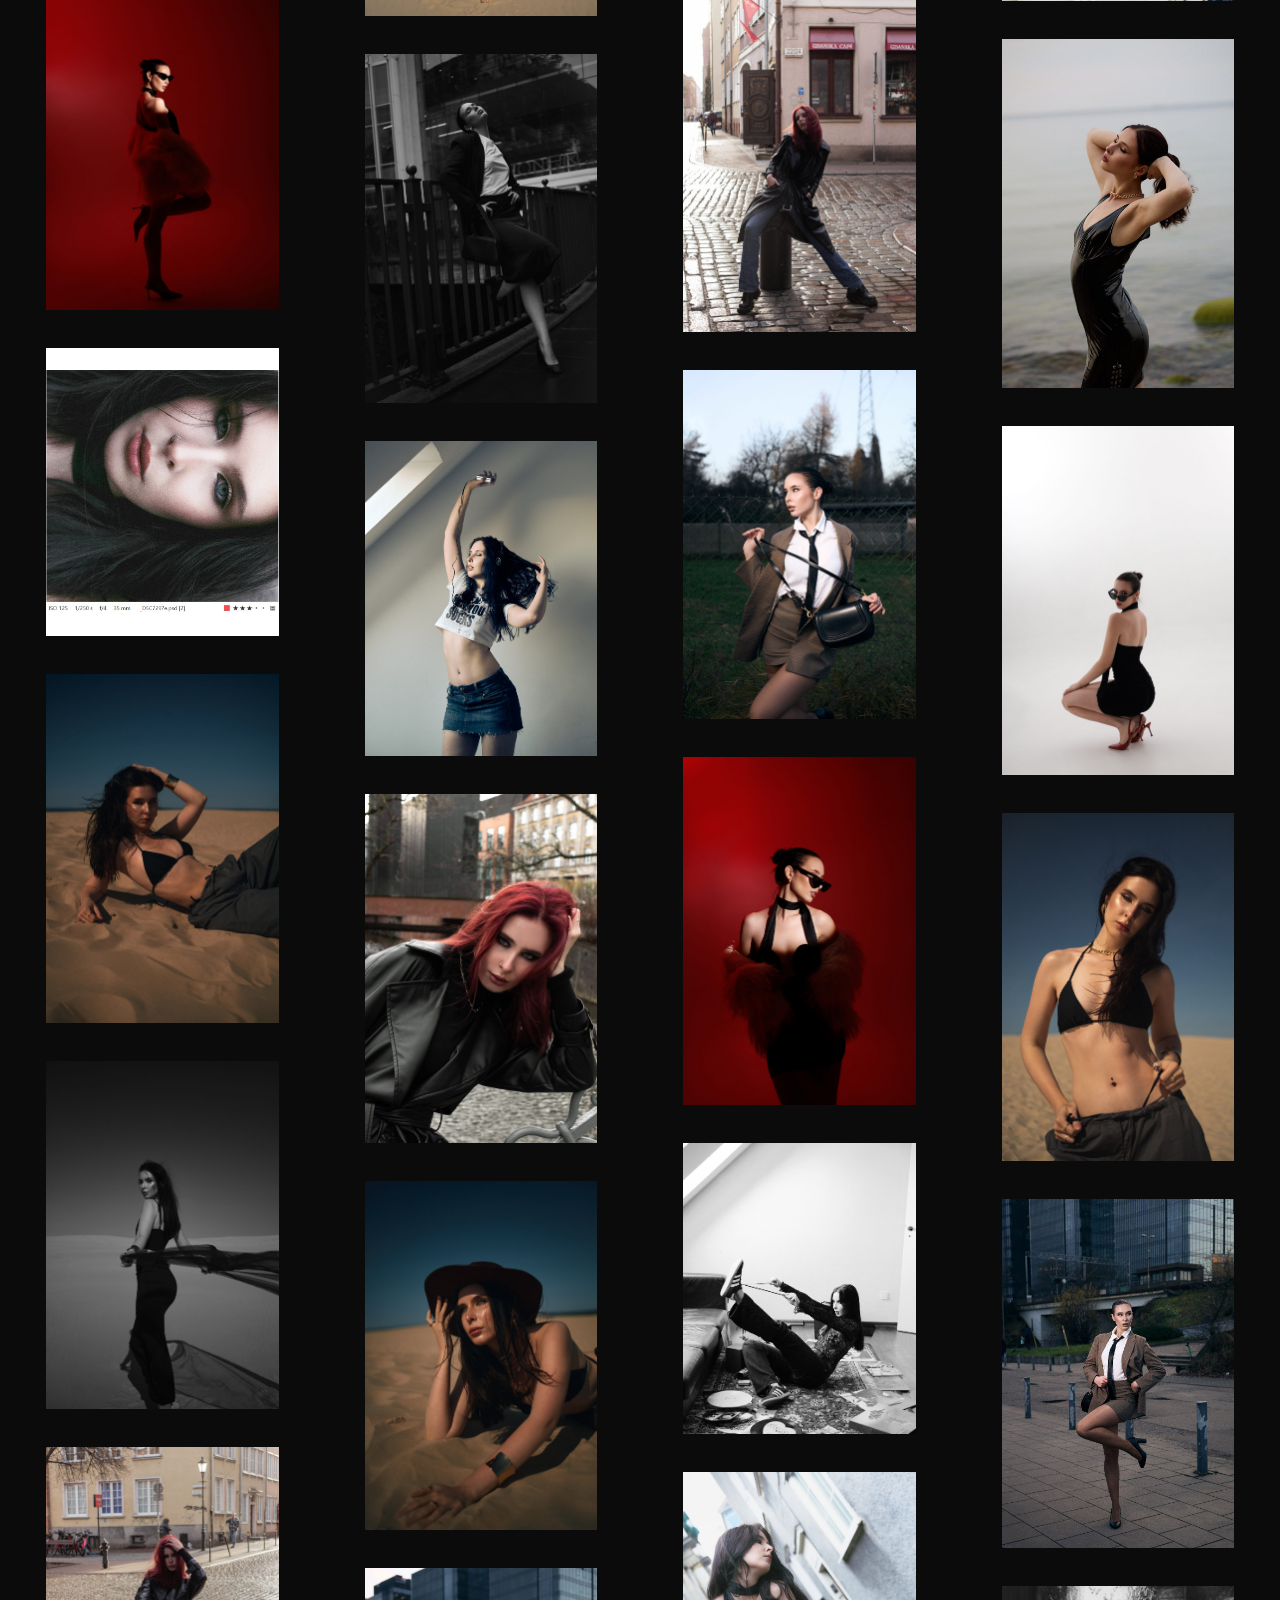
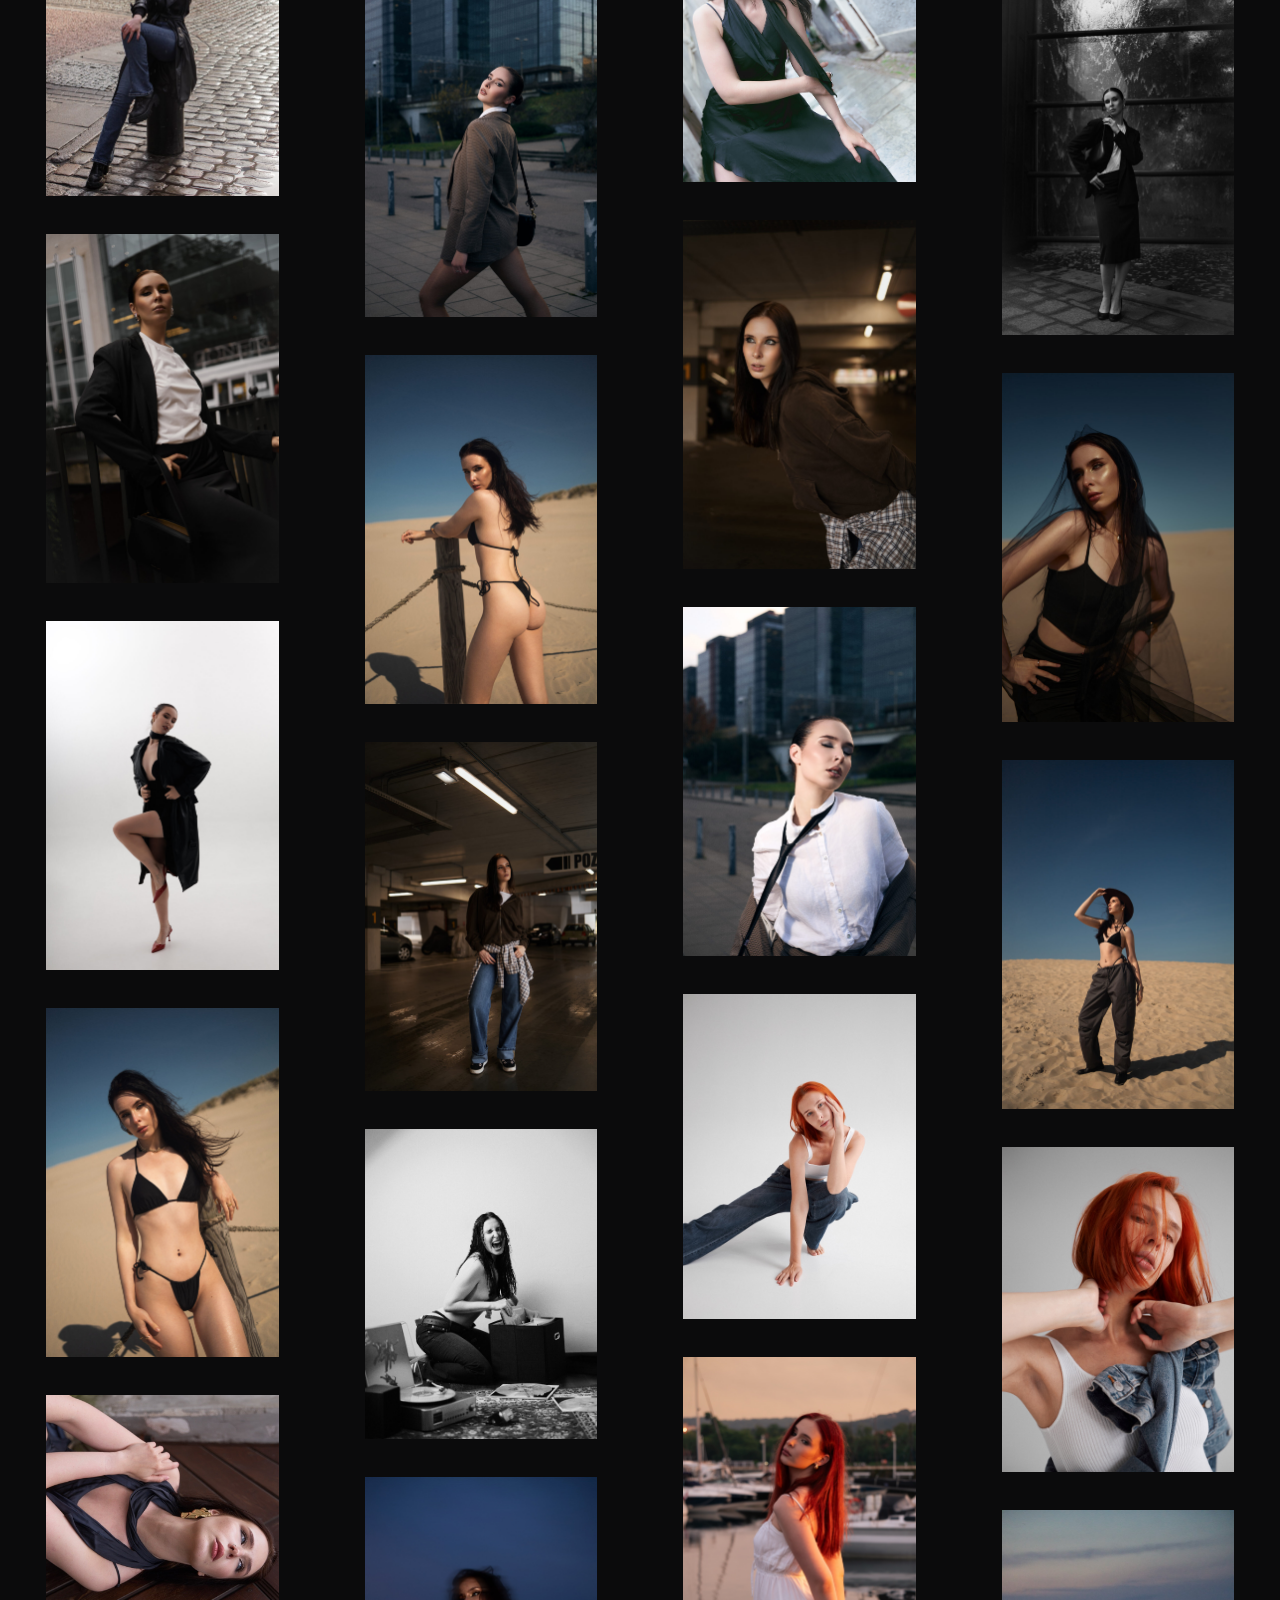
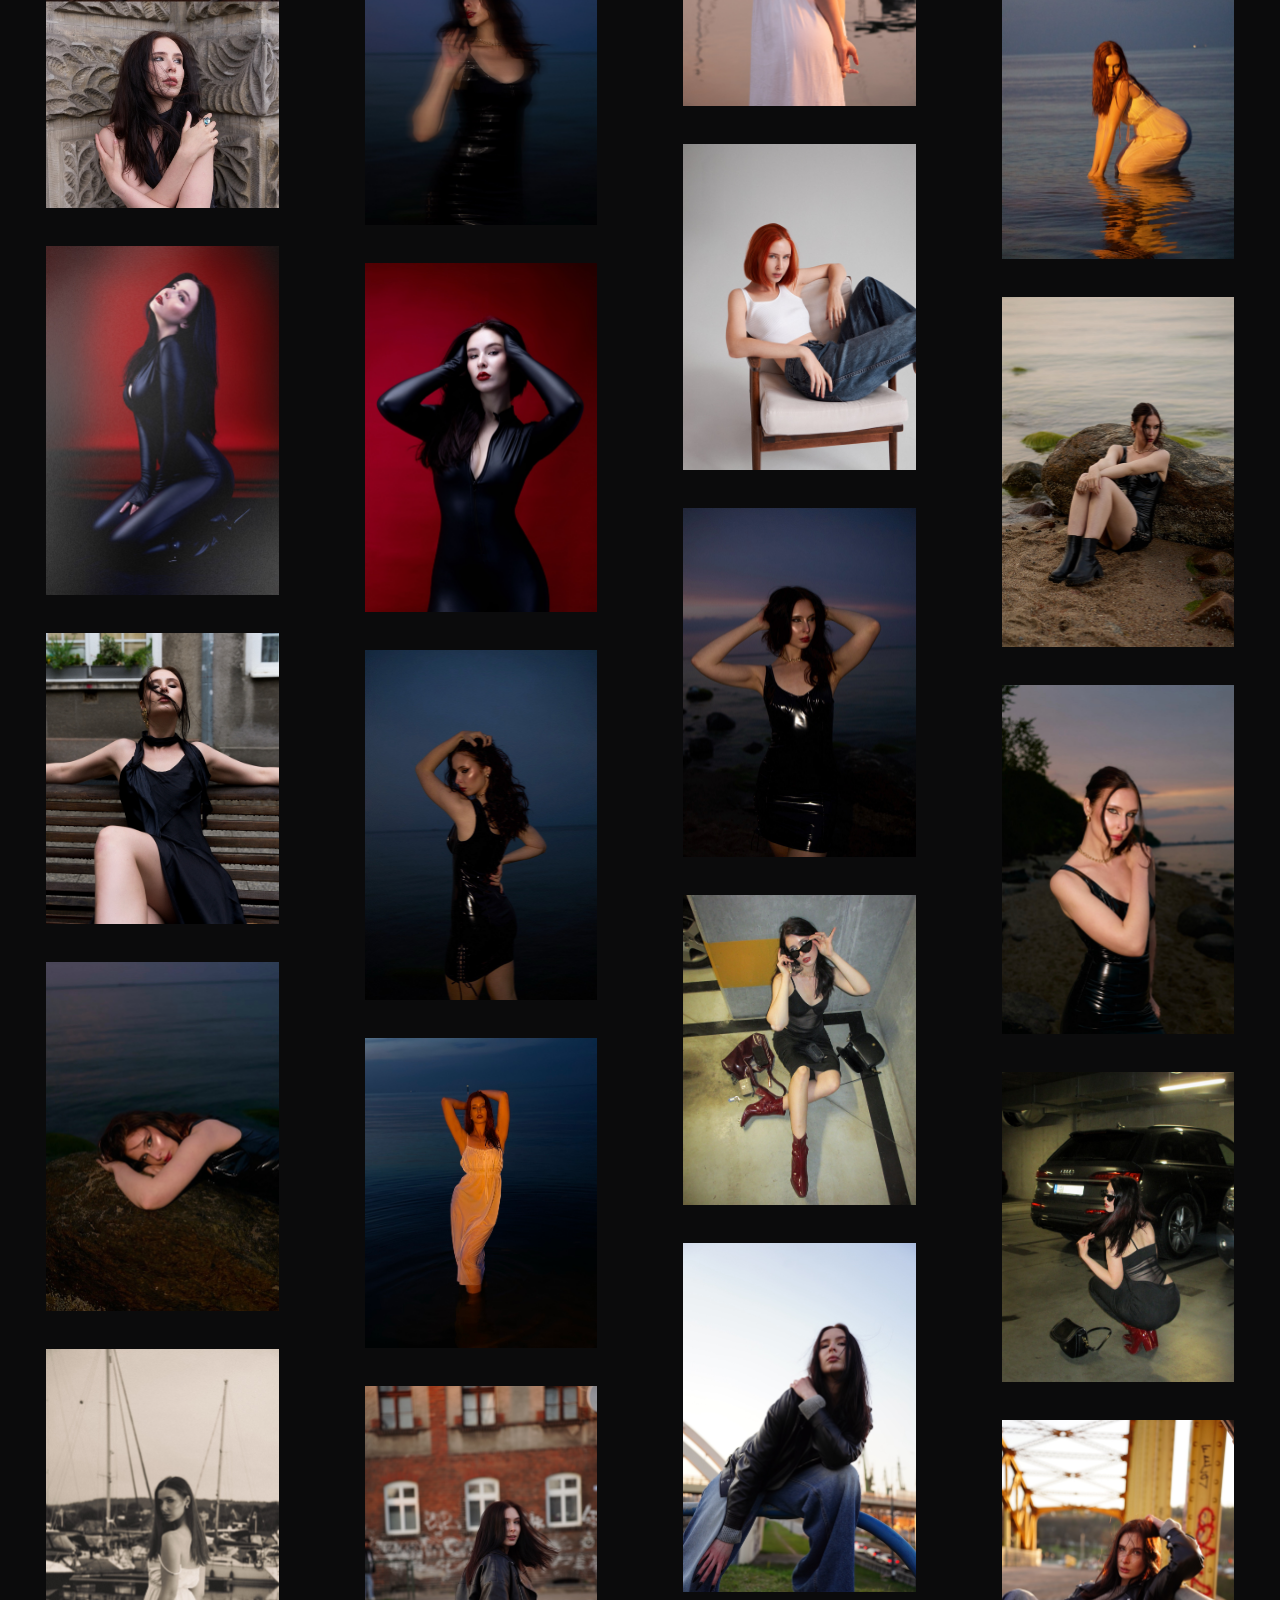
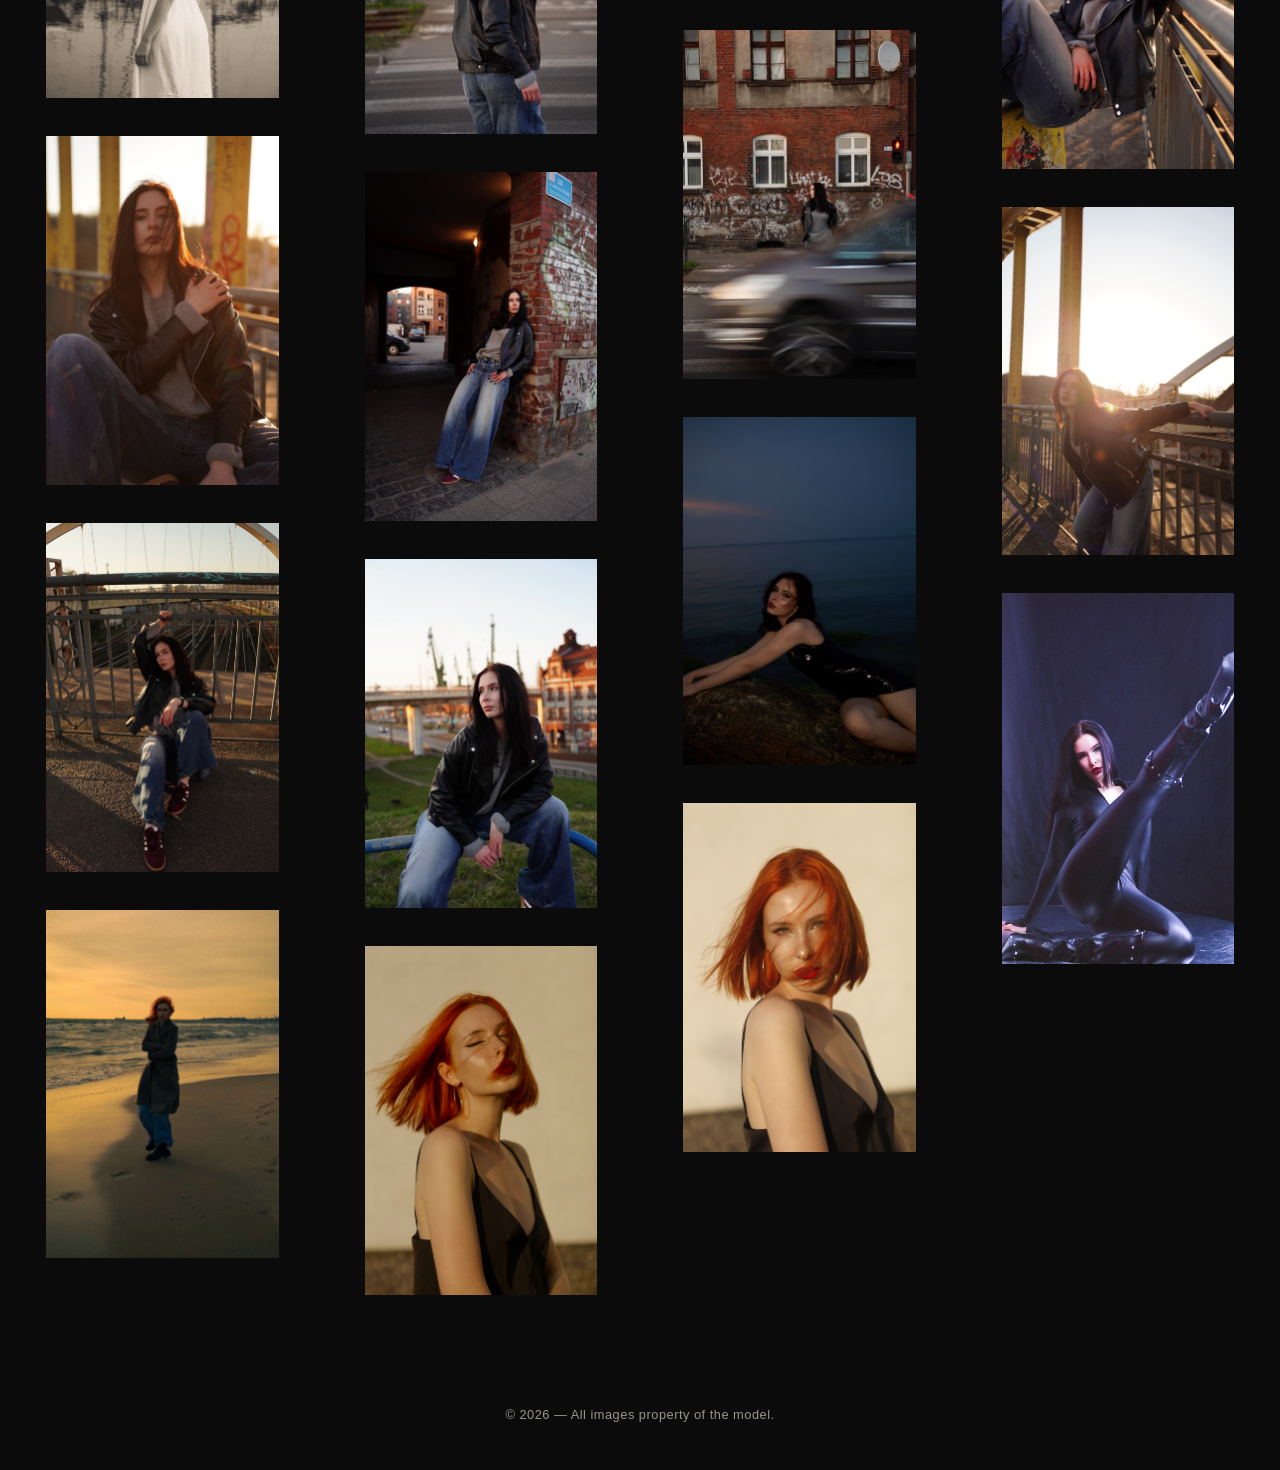
==== commit 53243c28: "add first new batch of images" ====
--- a/index.html
+++ b/index.html
@@ -4,12 +4,6 @@
 <meta charset="UTF-8">
 <meta name="viewport" content="width=device-width, initial-scale=1.0">
 <title>Mariia Ivanova &mdash; Portfolio</title>
-<link rel="icon" href="images/favicon/favicon.ico" sizes="any">
-<link rel="icon" type="image/png" sizes="32x32" href="images/favicon/favicon-light-32.png" media="(prefers-color-scheme: light)">
-<link rel="icon" type="image/png" sizes="16x16" href="images/favicon/favicon-light-16.png" media="(prefers-color-scheme: light)">
-<link rel="icon" type="image/png" sizes="32x32" href="images/favicon/favicon-dark-32.png" media="(prefers-color-scheme: dark)">
-<link rel="icon" type="image/png" sizes="16x16" href="images/favicon/favicon-dark-16.png" media="(prefers-color-scheme: dark)">
-<link rel="apple-touch-icon" sizes="180x180" href="images/favicon/favicon-light-180.png">
 <link rel="stylesheet" href="styles.css">
 </head>
 <body>
@@ -35,7 +29,7 @@
 <main class="gallery" id="gallery"></main>
 
 <footer>
-  &copy; <span id="year"></span> &mdash; All images property of the photographer/model.
+  &copy; 2026 &mdash; All images property of the model.
 </footer>
 
 <div class="lightbox" id="lightbox">
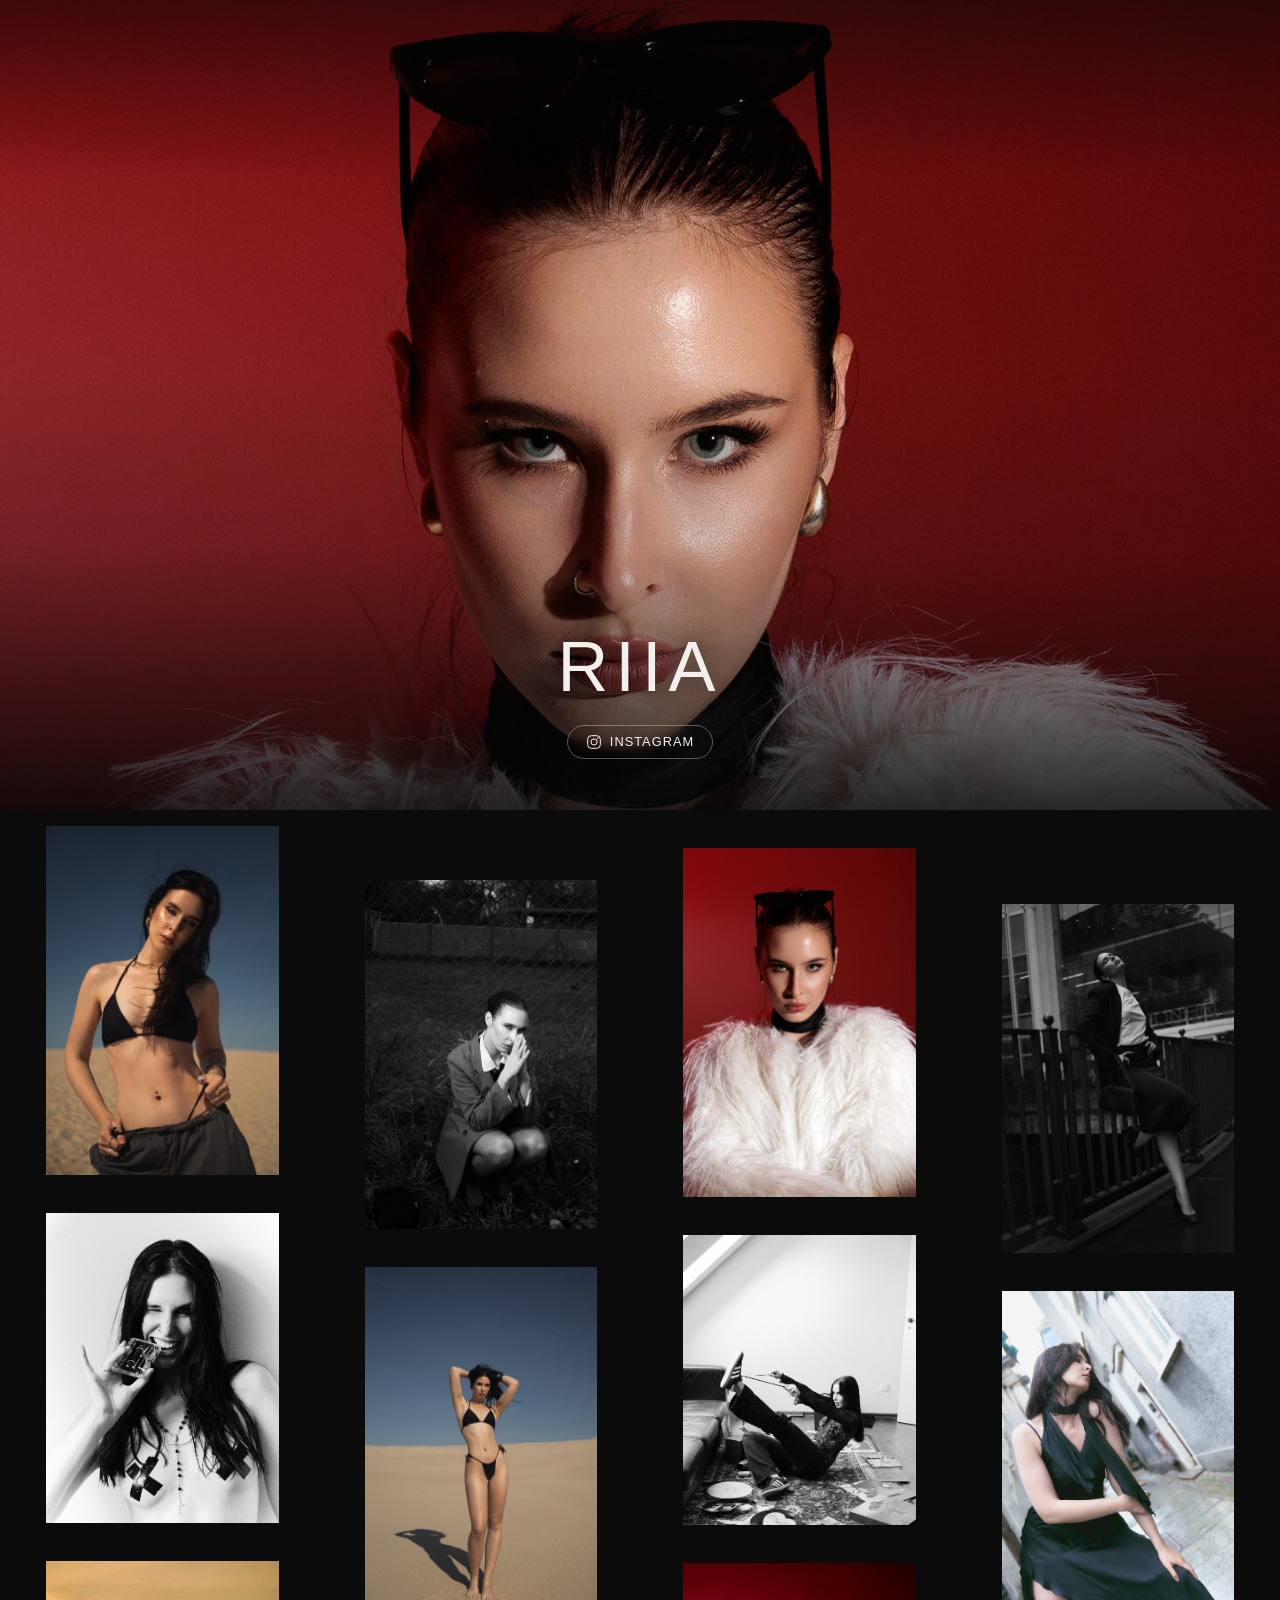
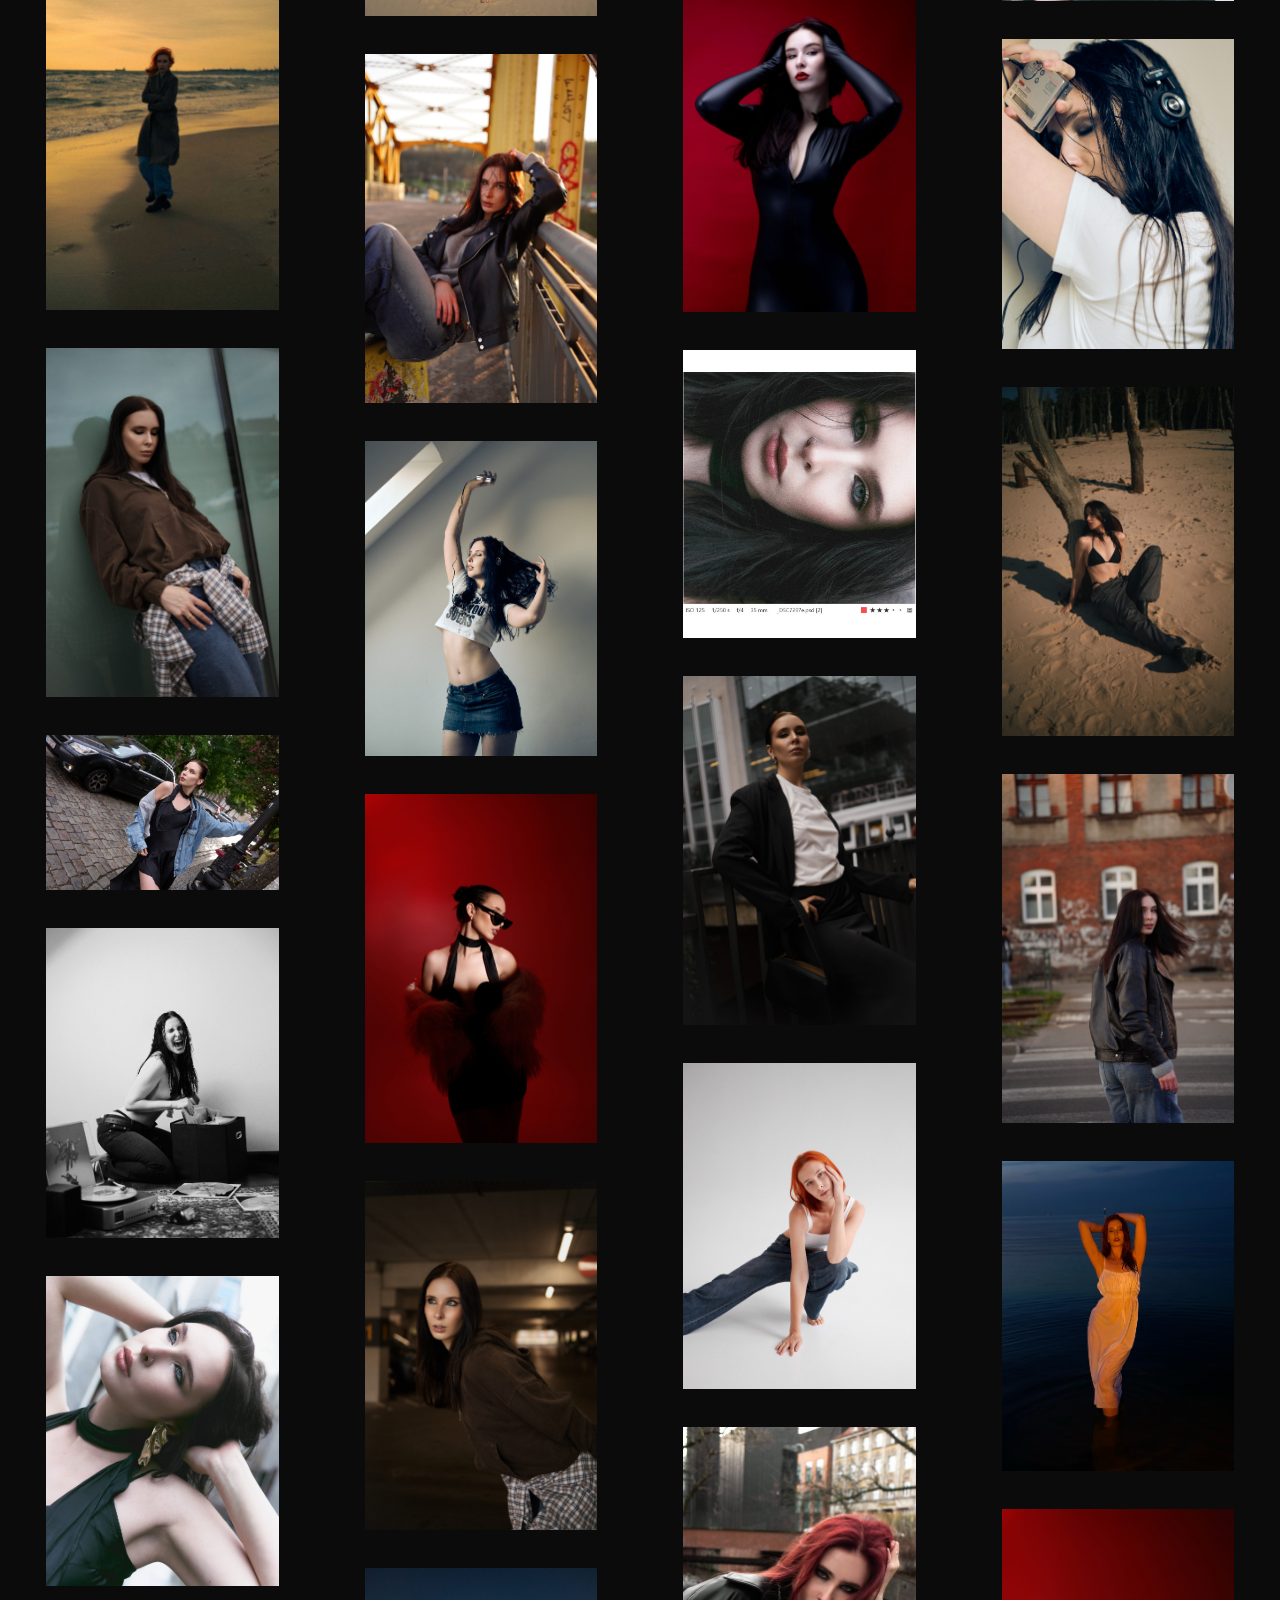
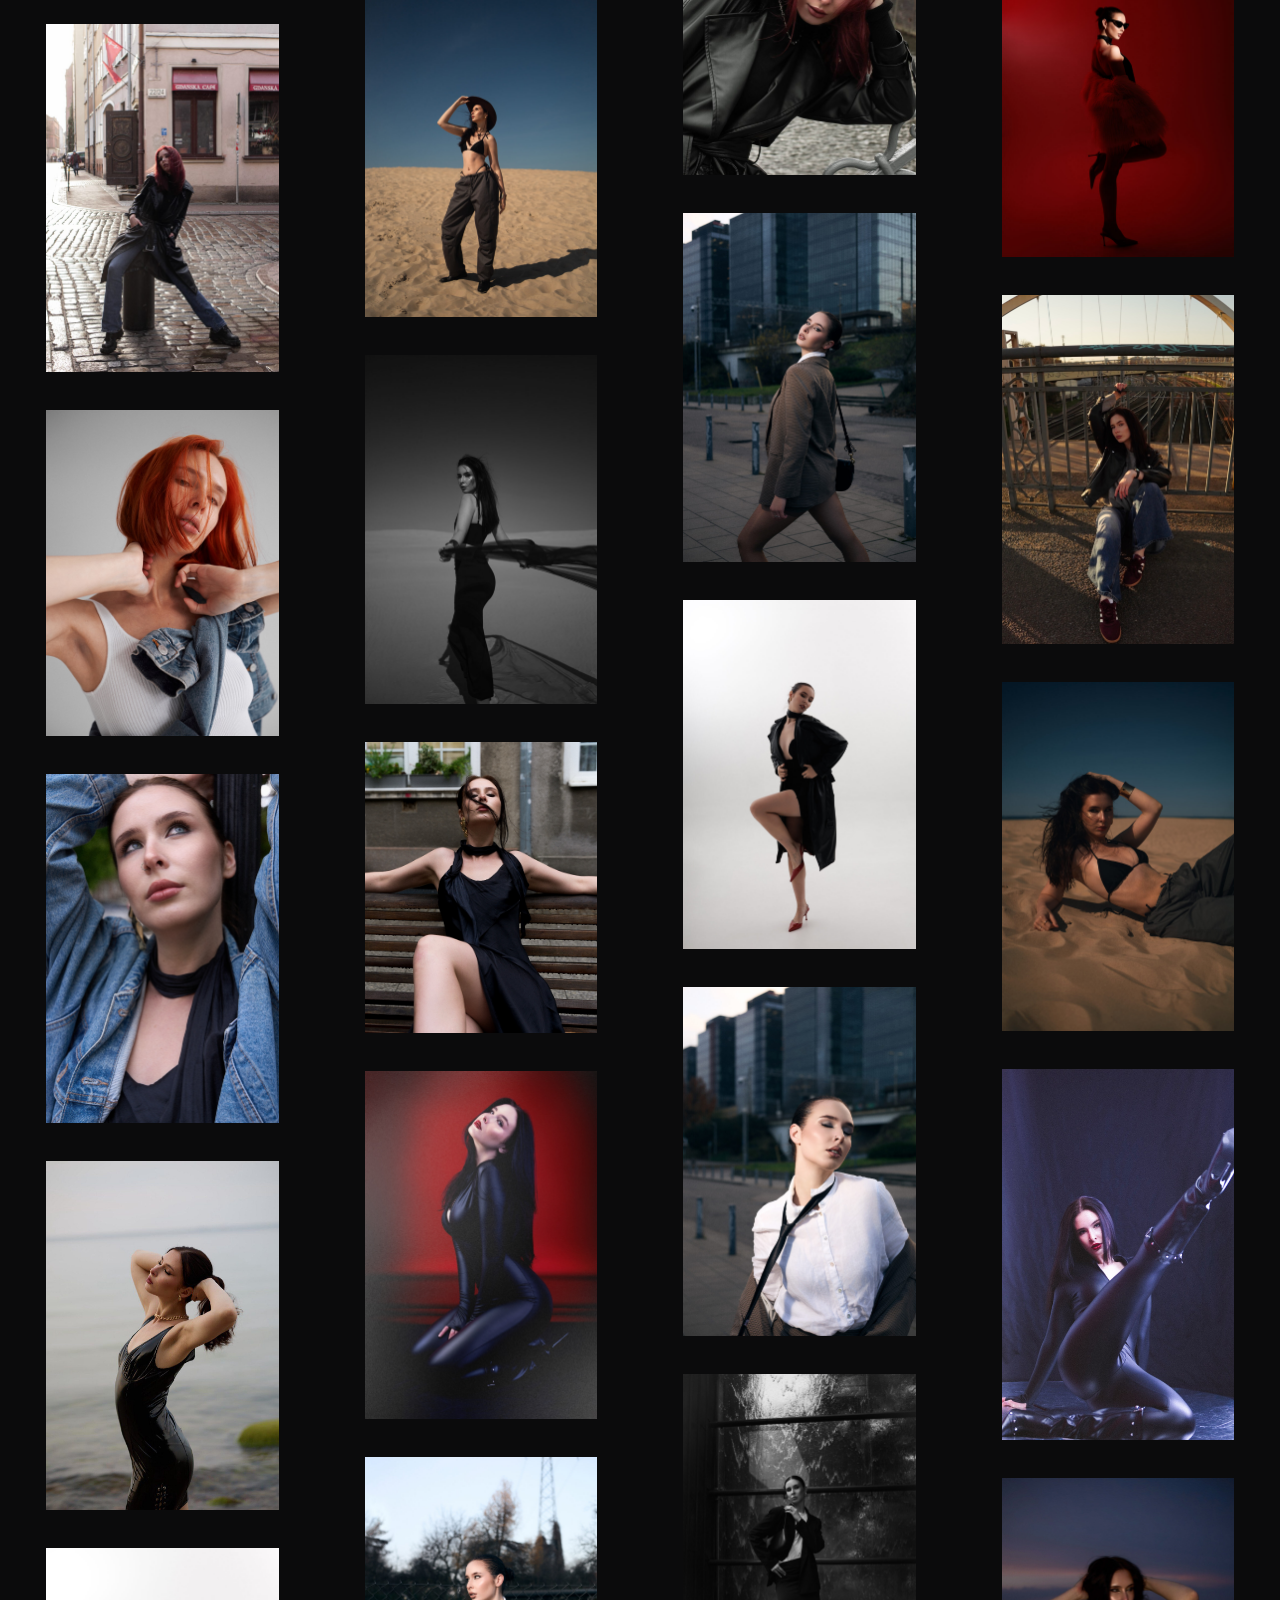
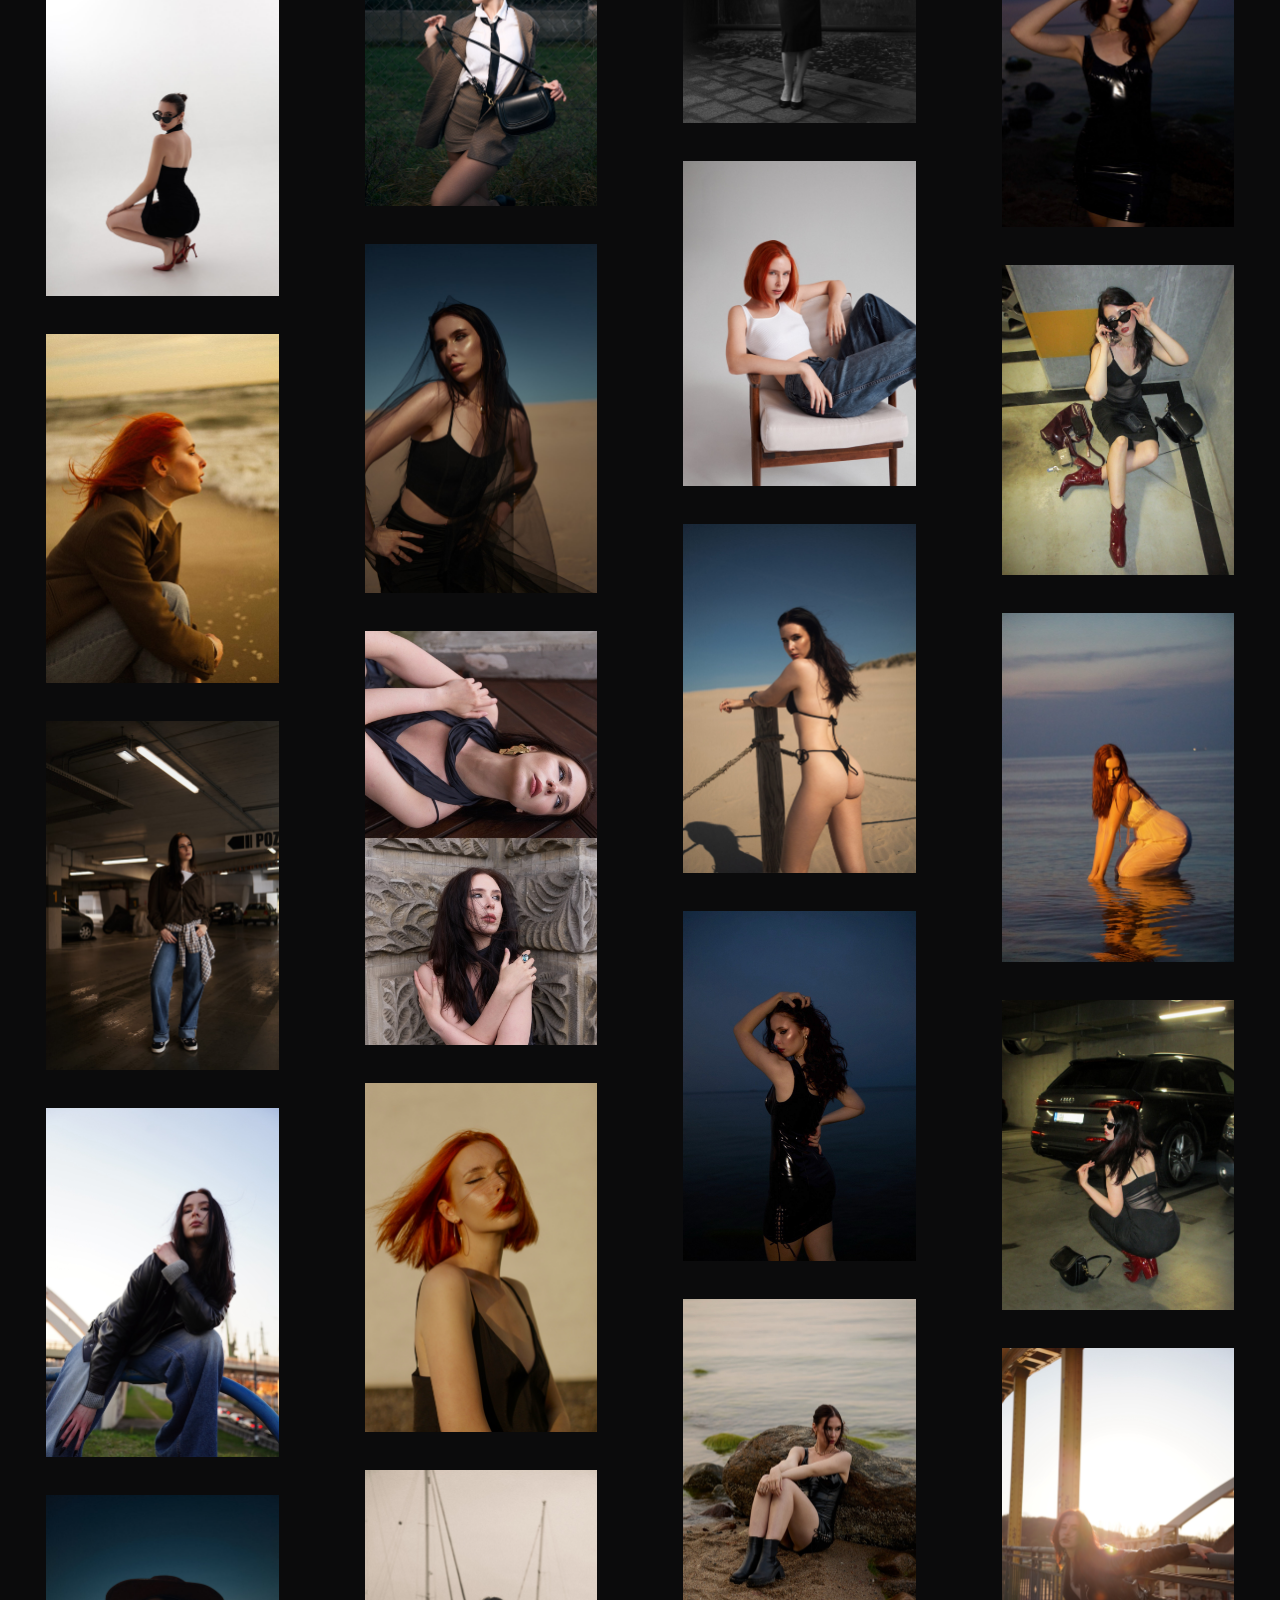
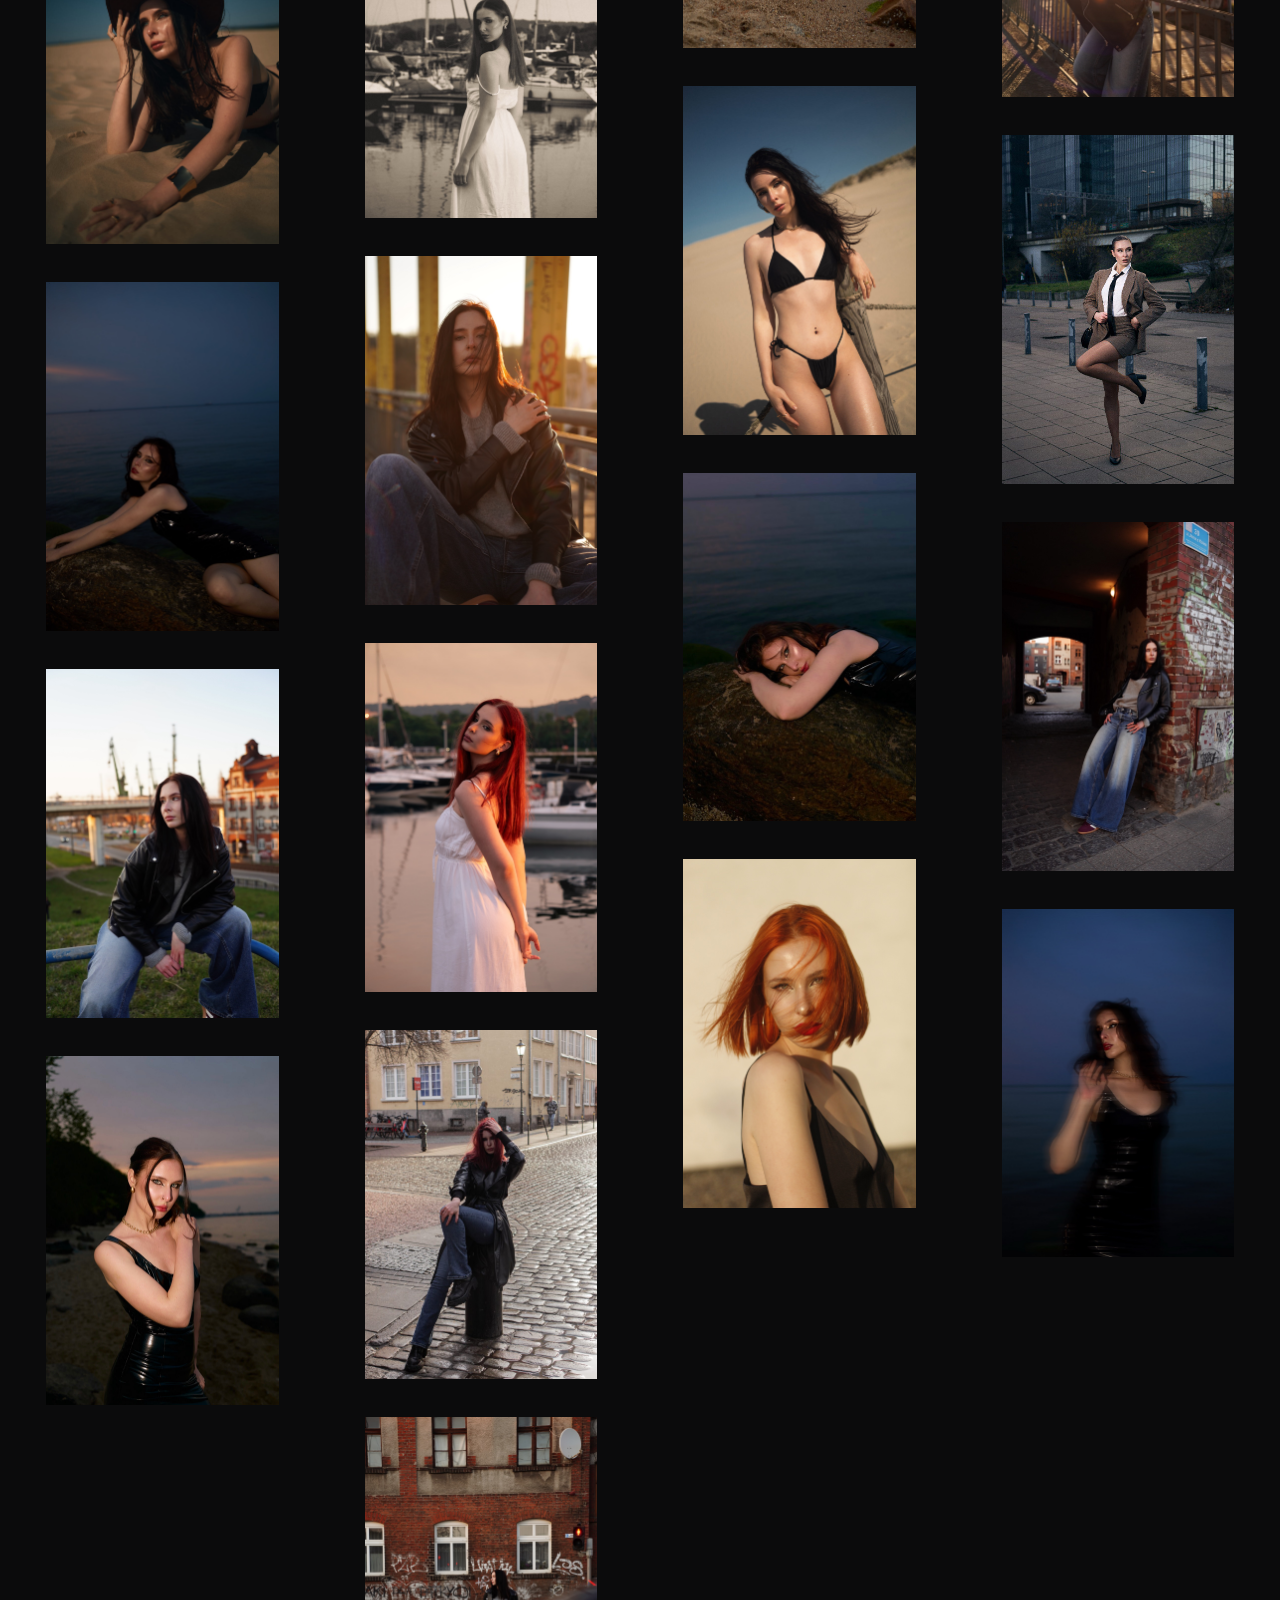
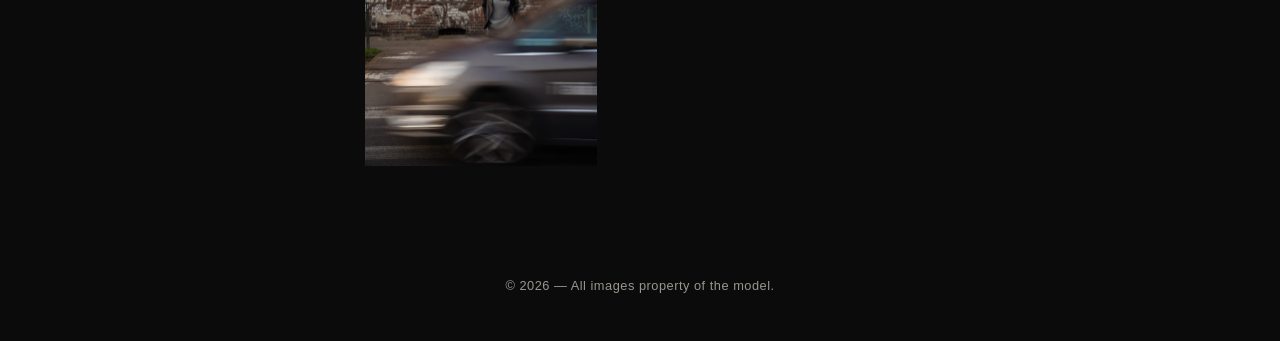
==== commit c422c18e: "Merge branch 'main' of github.com:zakh-d/riia-modeling-portfolio" ====
--- a/index.html
+++ b/index.html
@@ -4,6 +4,12 @@
 <meta charset="UTF-8">
 <meta name="viewport" content="width=device-width, initial-scale=1.0">
 <title>Mariia Ivanova &mdash; Portfolio</title>
+<link rel="icon" href="images/favicon/favicon.ico" sizes="any">
+<link rel="icon" type="image/png" sizes="32x32" href="images/favicon/favicon-light-32.png" media="(prefers-color-scheme: light)">
+<link rel="icon" type="image/png" sizes="16x16" href="images/favicon/favicon-light-16.png" media="(prefers-color-scheme: light)">
+<link rel="icon" type="image/png" sizes="32x32" href="images/favicon/favicon-dark-32.png" media="(prefers-color-scheme: dark)">
+<link rel="icon" type="image/png" sizes="16x16" href="images/favicon/favicon-dark-16.png" media="(prefers-color-scheme: dark)">
+<link rel="apple-touch-icon" sizes="180x180" href="images/favicon/favicon-light-180.png">
 <link rel="stylesheet" href="styles.css">
 </head>
 <body>
@@ -29,7 +35,7 @@
 <main class="gallery" id="gallery"></main>
 
 <footer>
-  &copy; 2026 &mdash; All images property of the model.
+  &copy; <span id="year"></span> &mdash; All images property of the model.
 </footer>
 
 <div class="lightbox" id="lightbox">
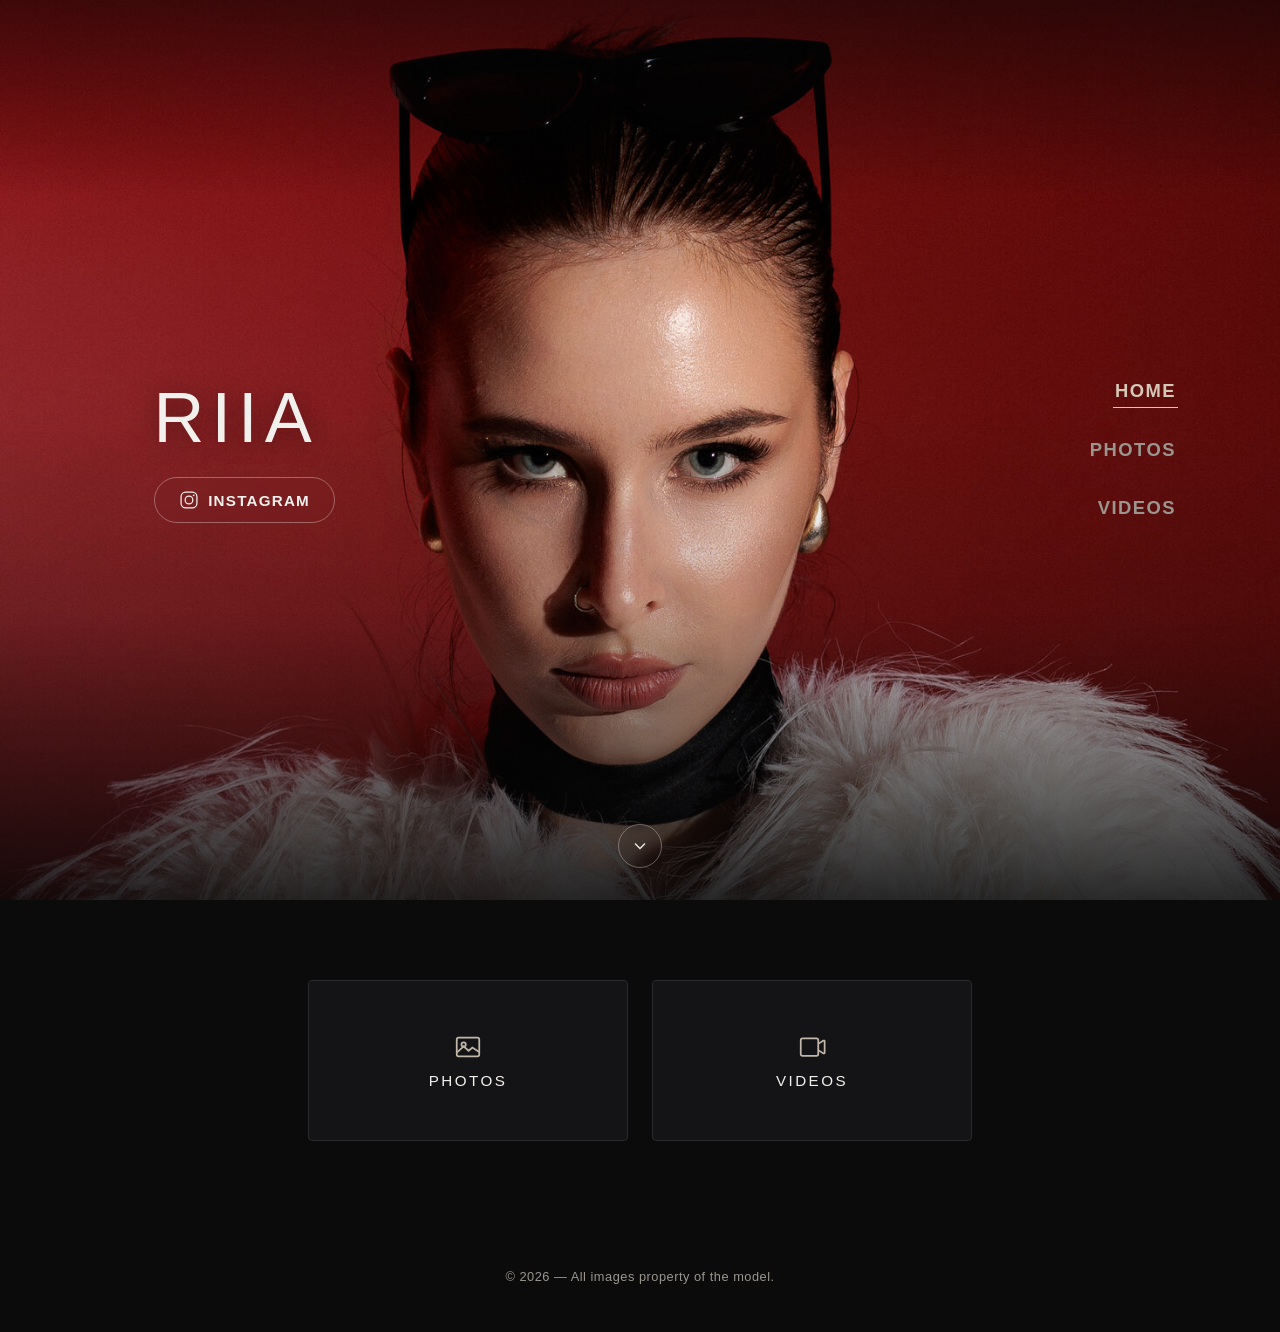
==== commit d81bcf16: "feat: change name to nickname" ====
--- a/index.html
+++ b/index.html
@@ -3,7 +3,7 @@
 <head>
 <meta charset="UTF-8">
 <meta name="viewport" content="width=device-width, initial-scale=1.0">
-<title>Mariia Ivanova &mdash; Portfolio</title>
+<title>Riia &mdash; Portfolio</title>
 <link rel="icon" href="images/favicon/favicon.ico" sizes="any">
 <link rel="icon" type="image/png" sizes="32x32" href="images/favicon/favicon-light-32.png" media="(prefers-color-scheme: light)">
 <link rel="icon" type="image/png" sizes="16x16" href="images/favicon/favicon-light-16.png" media="(prefers-color-scheme: light)">
@@ -12,48 +12,68 @@
 <link rel="apple-touch-icon" sizes="180x180" href="images/favicon/favicon-light-180.png">
 <link rel="stylesheet" href="styles.css">
 </head>
-<body>
+<body class="home-page">
 
 <header class="hero">
   <div class="hero-media">
-    <img src="images/hero/IMG_3178.jpg" alt="Mariia Ivanova" class="hero-img">
+    <img src="images/hero/IMG_3178.jpg" alt="Riia" class="hero-img">
     <div class="hero-overlay"></div>
   </div>
   <div class="hero-content">
-    <h1>Riia</h1>
-    <a class="social-link" href="https://www.instagram.com/crazy_about_serials/reels/?locale=English&amp;hl=en" target="_blank" rel="noopener noreferrer">
-      <svg viewBox="0 0 24 24" fill="none" stroke="currentColor" stroke-width="1.5" aria-hidden="true">
-        <rect x="2.5" y="2.5" width="19" height="19" rx="5.5"></rect>
-        <circle cx="12" cy="12" r="4.6"></circle>
-        <circle cx="17.6" cy="6.4" r="1.1" fill="currentColor" stroke="none"></circle>
+    <div class="hero-title">
+      <h1>Riia</h1>
+      <a class="social-link" href="https://www.instagram.com/crazy_about_serials/reels/?locale=English&amp;hl=en" target="_blank" rel="noopener noreferrer">
+        <svg viewBox="0 0 24 24" fill="none" stroke="currentColor" stroke-width="1.5" aria-hidden="true">
+          <rect x="2.5" y="2.5" width="19" height="19" rx="5.5"></rect>
+          <circle cx="12" cy="12" r="4.6"></circle>
+          <circle cx="17.6" cy="6.4" r="1.1" fill="currentColor" stroke="none"></circle>
+        </svg>
+        <span>Instagram</span>
+      </a>
+    </div>
+    <div class="hero-side">
+      <nav class="site-nav">
+        <a href="index.html" class="active" aria-current="page">Home</a>
+        <span class="nav-sep">&middot;</span>
+        <a href="photos.html">Photos</a>
+        <span class="nav-sep">&middot;</span>
+        <a href="videos.html">Videos</a>
+      </nav>
+    </div>
+  </div>
+  <a class="scroll-down" href="#main-content" aria-label="Scroll down">
+    <svg viewBox="0 0 24 24" fill="none" stroke="currentColor" stroke-width="1.5" aria-hidden="true">
+      <path d="M6 9l6 6 6-6"></path>
+    </svg>
+  </a>
+</header>
+
+<main class="home-main" id="main-content">
+  <div class="home-buttons">
+    <a class="home-btn" href="photos.html">
+      <svg viewBox="0 0 24 24" fill="none" stroke="currentColor" stroke-width="1.4" aria-hidden="true">
+        <rect x="3" y="4.5" width="18" height="15" rx="1.5"></rect>
+        <circle cx="8.5" cy="10" r="1.75"></circle>
+        <path d="M3 16.5l5.5-5 4 3.5 3-2.5L21 16"></path>
       </svg>
-      <span>Instagram</span>
+      <span class="home-btn-label">Photos</span>
+    </a>
+    <a class="home-btn" href="videos.html">
+      <svg viewBox="0 0 24 24" fill="none" stroke="currentColor" stroke-width="1.4" aria-hidden="true">
+        <rect x="3" y="5" width="14" height="14" rx="1.5"></rect>
+        <path d="M17 9.5l4.2-2.6a0.6 0.6 0 0 1 0.9 0.5v9.2a0.6 0.6 0 0 1-0.9 0.5L17 14.5"></path>
+      </svg>
+      <span class="home-btn-label">Videos</span>
     </a>
   </div>
-</header>
-
-<main class="gallery" id="gallery"></main>
+</main>
 
 <footer>
   &copy; <span id="year"></span> &mdash; All images property of the model.
 </footer>
 
-<div class="lightbox" id="lightbox">
-  <div class="lightbox-bar">
-    <span class="counter" id="counter"></span>
-    <div>
-      <a id="original-link" href="#" target="_blank" rel="noopener">View original</a>
-      <button class="icon-btn" id="close-btn" aria-label="Close">&times;</button>
-    </div>
-  </div>
-  <div class="lightbox-stage" id="lightbox-stage">
-    <div class="spinner"></div>
-    <button class="nav-btn nav-prev" id="prev-btn" aria-label="Previous">&#8249;</button>
-    <img id="lightbox-img" alt="">
-    <button class="nav-btn nav-next" id="next-btn" aria-label="Next">&#8250;</button>
-  </div>
-</div>
-
-<script src="script.js"></script>
+<script>
+  document.getElementById("year").textContent = new Date().getFullYear();
+</script>
 </body>
 </html>
--- a/styles.css
+++ b/styles.css
@@ -9,6 +9,10 @@
 
 * { box-sizing: border-box; }
 
+html {
+  scroll-behavior: smooth;
+}
+
 html, body {
   margin: 0;
   padding: 0;
@@ -21,8 +25,9 @@
 
 .hero {
   position: relative;
-  height: min(90vh, 880px);
-  min-height: 520px;
+  height: 100vh;
+  height: 100svh;
+  min-height: 420px;
   overflow: hidden;
   isolation: isolate;
 }
@@ -48,6 +53,40 @@
     linear-gradient(to bottom, rgba(6,6,7,0.55) 0%, rgba(6,6,7,0) 22%);
 }
 
+.scroll-down {
+  position: absolute;
+  bottom: 2rem;
+  left: 50%;
+  transform: translateX(-50%);
+  display: flex;
+  align-items: center;
+  justify-content: center;
+  width: 2.75rem;
+  height: 2.75rem;
+  border: 1px solid rgba(242, 240, 236, 0.35);
+  border-radius: 50%;
+  color: var(--text);
+  backdrop-filter: blur(4px);
+  animation: scroll-down-bounce 2.2s ease-in-out infinite;
+  transition: border-color 0.2s ease, color 0.2s ease, background 0.2s ease;
+}
+
+.scroll-down:hover {
+  border-color: var(--accent);
+  color: var(--accent);
+  background: rgba(212, 201, 184, 0.08);
+}
+
+.scroll-down svg {
+  width: 20px;
+  height: 20px;
+}
+
+@keyframes scroll-down-bounce {
+  0%, 100% { transform: translate(-50%, 0); }
+  50% { transform: translate(-50%, 8px); }
+}
+
 .hero-content {
   position: absolute;
   left: 0;
@@ -67,17 +106,53 @@
   text-shadow: 0 2px 24px rgba(0,0,0,0.4);
 }
 
+.site-nav {
+  display: flex;
+  align-items: center;
+  justify-content: center;
+  flex-wrap: wrap;
+  gap: 1.4rem;
+  margin-top: 1.3rem;
+}
+
+.site-nav a {
+  color: var(--text-dim);
+  text-decoration: none;
+  font-size: 1.15rem;
+  font-weight: 700;
+  letter-spacing: 0.08em;
+  text-transform: uppercase;
+  padding: 0.3rem 0.1rem;
+  border-bottom: 1px solid transparent;
+  transition: color 0.2s ease, border-color 0.2s ease;
+}
+
+.site-nav a:hover {
+  color: var(--text);
+}
+
+.site-nav a.active {
+  color: var(--accent);
+  border-color: var(--accent);
+}
+
+.site-nav .nav-sep {
+  color: var(--border);
+  font-size: 0.7rem;
+}
+
 .social-link {
   display: inline-flex;
   align-items: center;
-  gap: 0.5rem;
+  gap: 0.6rem;
   margin-top: 1.1rem;
-  padding: 0.5rem 1.1rem;
+  padding: 0.75rem 1.5rem;
   border: 1px solid rgba(242, 240, 236, 0.35);
   border-radius: 999px;
   color: var(--text);
   text-decoration: none;
-  font-size: 0.8rem;
+  font-size: 0.95rem;
+  font-weight: 700;
   letter-spacing: 0.08em;
   text-transform: uppercase;
   backdrop-filter: blur(4px);
@@ -85,8 +160,8 @@
 }
 
 .social-link svg {
-  width: 16px;
-  height: 16px;
+  width: 20px;
+  height: 20px;
   flex-shrink: 0;
 }
 
@@ -97,22 +172,134 @@
 }
 
 @media (max-width: 640px) {
-  .hero {
-    height: min(100svh, 720px);
-    min-height: 460px;
-  }
   .hero-content {
-    padding-bottom: 2.4rem;
-  }
+    top: 0;
+    bottom: 0;
+    display: flex;
+    flex-direction: column;
+    align-items: center;
+    justify-content: flex-end;
+    gap: 0.2rem;
+    padding-bottom: 5.5rem;
+  }
+
+  .hero-title {
+    width: min(78vw, 260px);
+    background: rgba(6, 6, 7, 0.55);
+    backdrop-filter: blur(8px);
+    border: 1px solid rgba(242, 240, 236, 0.15);
+    border-radius: 1.2rem;
+    padding: 1.4rem 1.6rem;
+  }
+
+  .hero-content h1 {
+    text-shadow: none;
+  }
+
+  .site-nav {
+    flex-direction: column;
+    align-items: stretch;
+    width: min(78vw, 260px);
+    background: rgba(6, 6, 7, 0.6);
+    backdrop-filter: blur(8px);
+    border: 1px solid rgba(242, 240, 236, 0.15);
+    border-radius: 1rem;
+    padding: 0.4rem;
+    gap: 0;
+  }
+
+  .site-nav a {
+    padding: 0.85rem 1rem;
+    font-size: 1.05rem;
+    text-align: center;
+    border-bottom: 1px solid rgba(242, 240, 236, 0.12);
+    border-radius: 0.6rem;
+    transition: color 0.2s ease, background 0.2s ease;
+  }
+
+  .site-nav a:last-child {
+    border-bottom: none;
+  }
+
+  .site-nav a:hover,
+  .site-nav a.active {
+    background: rgba(242, 240, 236, 0.08);
+  }
+
+  .site-nav a.active {
+    color: var(--accent);
+  }
+
+  .site-nav .nav-sep {
+    display: none;
+  }
+}
+
+@media (min-width: 641px) {
+  .hero-content {
+    top: 0;
+    bottom: 0;
+    padding: 0 clamp(3rem, 8vw, 9rem) 0 clamp(4rem, 12vw, 12rem);
+    display: flex;
+    flex-direction: row;
+    align-items: center;
+    justify-content: space-between;
+    gap: 2rem;
+    text-align: left;
+  }
+
+  .hero-title {
+    display: flex;
+    flex-direction: column;
+    align-items: flex-start;
+    gap: 1.2rem;
+    text-align: left;
+  }
+
+  .hero-side {
+    display: flex;
+    flex-direction: column;
+    align-items: flex-end;
+    gap: 1rem;
+    text-align: right;
+  }
+
+  .site-nav {
+    flex-direction: column;
+    align-items: flex-end;
+    gap: 1.6rem;
+    margin-top: 0;
+  }
+
+  .site-nav .nav-sep {
+    display: none;
+  }
+
+  .social-link {
+    margin-top: 0;
+  }
+}
+
+.gallery-page {
+  max-width: 1600px;
+  margin: 0 auto;
+  padding: 3rem 6px 4rem;
+}
+
+.page-title {
+  margin: 0 0 2rem;
+  padding: 0 0.75rem;
+  font-size: clamp(1.6rem, 3.5vw, 2.2rem);
+  font-weight: 300;
+  letter-spacing: 0.08em;
+  text-transform: uppercase;
+  color: var(--text);
 }
 
 .gallery {
   display: flex;
   align-items: flex-start;
   gap: 6px;
-  padding: 0 6px 4rem;
-  max-width: 1600px;
-  margin: 0 auto;
 }
 
 .gallery-column {
@@ -298,6 +485,195 @@
 .nav-next { right: 1rem; }
 
 @media (max-width: 640px) {
-  header { padding: 4rem 1rem 2rem; }
   .nav-btn { width: 2.4rem; height: 2.4rem; font-size: 1.4rem; }
 }
+
+/* Home page */
+.home-main {
+  max-width: 720px;
+  margin: 0 auto;
+  padding: 5rem 1.5rem 6rem;
+  display: flex;
+  justify-content: center;
+}
+
+.home-buttons {
+  display: flex;
+  gap: 1.5rem;
+  width: 100%;
+  flex-wrap: wrap;
+  justify-content: center;
+}
+
+.home-btn {
+  flex: 1 1 220px;
+  max-width: 320px;
+  position: relative;
+  display: flex;
+  flex-direction: column;
+  align-items: center;
+  justify-content: center;
+  gap: 0.6rem;
+  padding: 3.2rem 1.5rem;
+  border: 1px solid var(--border);
+  border-radius: 4px;
+  color: var(--text);
+  text-decoration: none;
+  background: var(--bg-elev);
+  overflow: hidden;
+  isolation: isolate;
+  transition: border-color 0.25s ease, transform 0.25s ease;
+}
+
+.home-btn::before {
+  content: "";
+  position: absolute;
+  inset: 0;
+  background: radial-gradient(circle at 50% 0%, rgba(212, 201, 184, 0.12), transparent 65%);
+  opacity: 0;
+  transition: opacity 0.25s ease;
+  z-index: -1;
+}
+
+.home-btn:hover {
+  border-color: var(--accent);
+  transform: translateY(-3px);
+}
+
+.home-btn:hover::before {
+  opacity: 1;
+}
+
+.home-btn svg {
+  width: 30px;
+  height: 30px;
+  stroke: var(--accent);
+  opacity: 0.9;
+}
+
+.home-btn-label {
+  font-size: 0.95rem;
+  letter-spacing: 0.16em;
+  text-transform: uppercase;
+  font-weight: 300;
+}
+
+/* Videos page */
+.video-main {
+  max-width: 1400px;
+  margin: 0 auto;
+  padding: 3rem 1.25rem 6rem;
+}
+
+.video-grid {
+  display: grid;
+  grid-template-columns: repeat(auto-fit, minmax(280px, 1fr));
+  gap: 1.4rem;
+}
+
+.video-card {
+  position: relative;
+  border-radius: 4px;
+  overflow: hidden;
+  background: var(--bg-elev);
+  cursor: pointer;
+  aspect-ratio: 9 / 16;
+}
+
+.video-card video {
+  width: 100%;
+  height: 100%;
+  object-fit: cover;
+  display: block;
+  transition: transform 0.5s ease;
+}
+
+.video-card:hover video {
+  transform: scale(1.04);
+}
+
+.video-card-overlay {
+  position: absolute;
+  inset: 0;
+  display: flex;
+  align-items: center;
+  justify-content: center;
+  background: linear-gradient(to top, rgba(6,6,7,0.55) 0%, rgba(6,6,7,0) 45%);
+  pointer-events: none;
+}
+
+.play-icon {
+  width: 54px;
+  height: 54px;
+  border-radius: 50%;
+  background: rgba(6, 6, 7, 0.5);
+  border: 1px solid rgba(242, 240, 236, 0.5);
+  display: flex;
+  align-items: center;
+  justify-content: center;
+  backdrop-filter: blur(3px);
+  transition: background 0.2s ease, border-color 0.2s ease, transform 0.2s ease;
+}
+
+.video-card:hover .play-icon {
+  background: rgba(6, 6, 7, 0.35);
+  border-color: var(--accent);
+  transform: scale(1.08);
+}
+
+.play-icon svg {
+  width: 18px;
+  height: 18px;
+  margin-left: 3px;
+  fill: var(--text);
+}
+
+.video-card-label {
+  position: absolute;
+  bottom: 0;
+  left: 0;
+  right: 0;
+  padding: 0.6rem 0.8rem;
+  font-size: 0.7rem;
+  letter-spacing: 0.06em;
+  color: var(--text-dim);
+}
+
+/* Video lightbox */
+.video-lightbox {
+  position: fixed;
+  inset: 0;
+  background: rgba(6, 6, 7, 0.96);
+  display: none;
+  align-items: center;
+  justify-content: center;
+  z-index: 100;
+  flex-direction: column;
+}
+
+.video-lightbox.open {
+  display: flex;
+}
+
+.video-lightbox-stage {
+  position: relative;
+  width: 100%;
+  height: 100%;
+  display: flex;
+  align-items: center;
+  justify-content: center;
+  padding: 4.5rem 1rem 3.5rem;
+}
+
+.video-lightbox-stage video {
+  max-width: 92vw;
+  max-height: 100%;
+  object-fit: contain;
+  box-shadow: 0 20px 60px rgba(0,0,0,0.5);
+}
+
+@media (max-width: 640px) {
+  .video-card { aspect-ratio: 3 / 4; }
+  .home-page .hero-content { gap: 0.4rem; }
+  .home-main { padding: 3.5rem 1.25rem 4rem; }
+}
